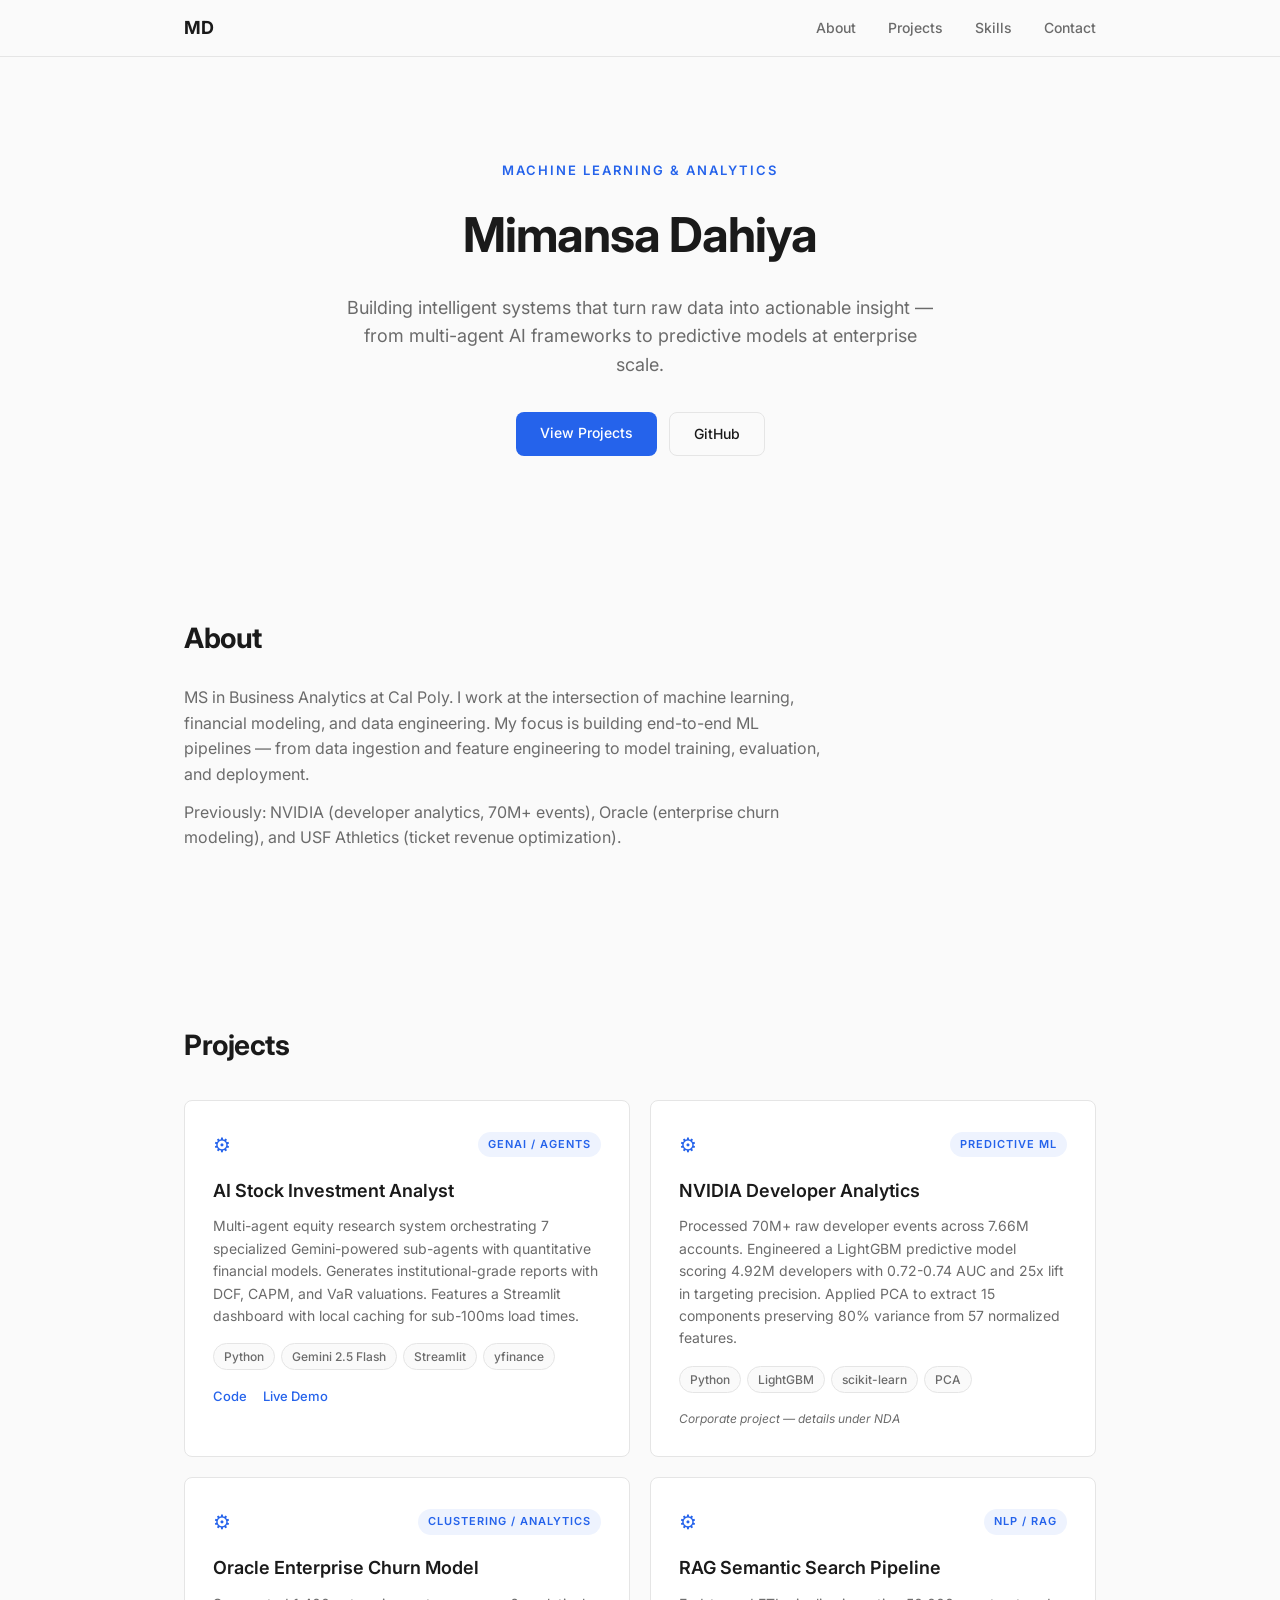
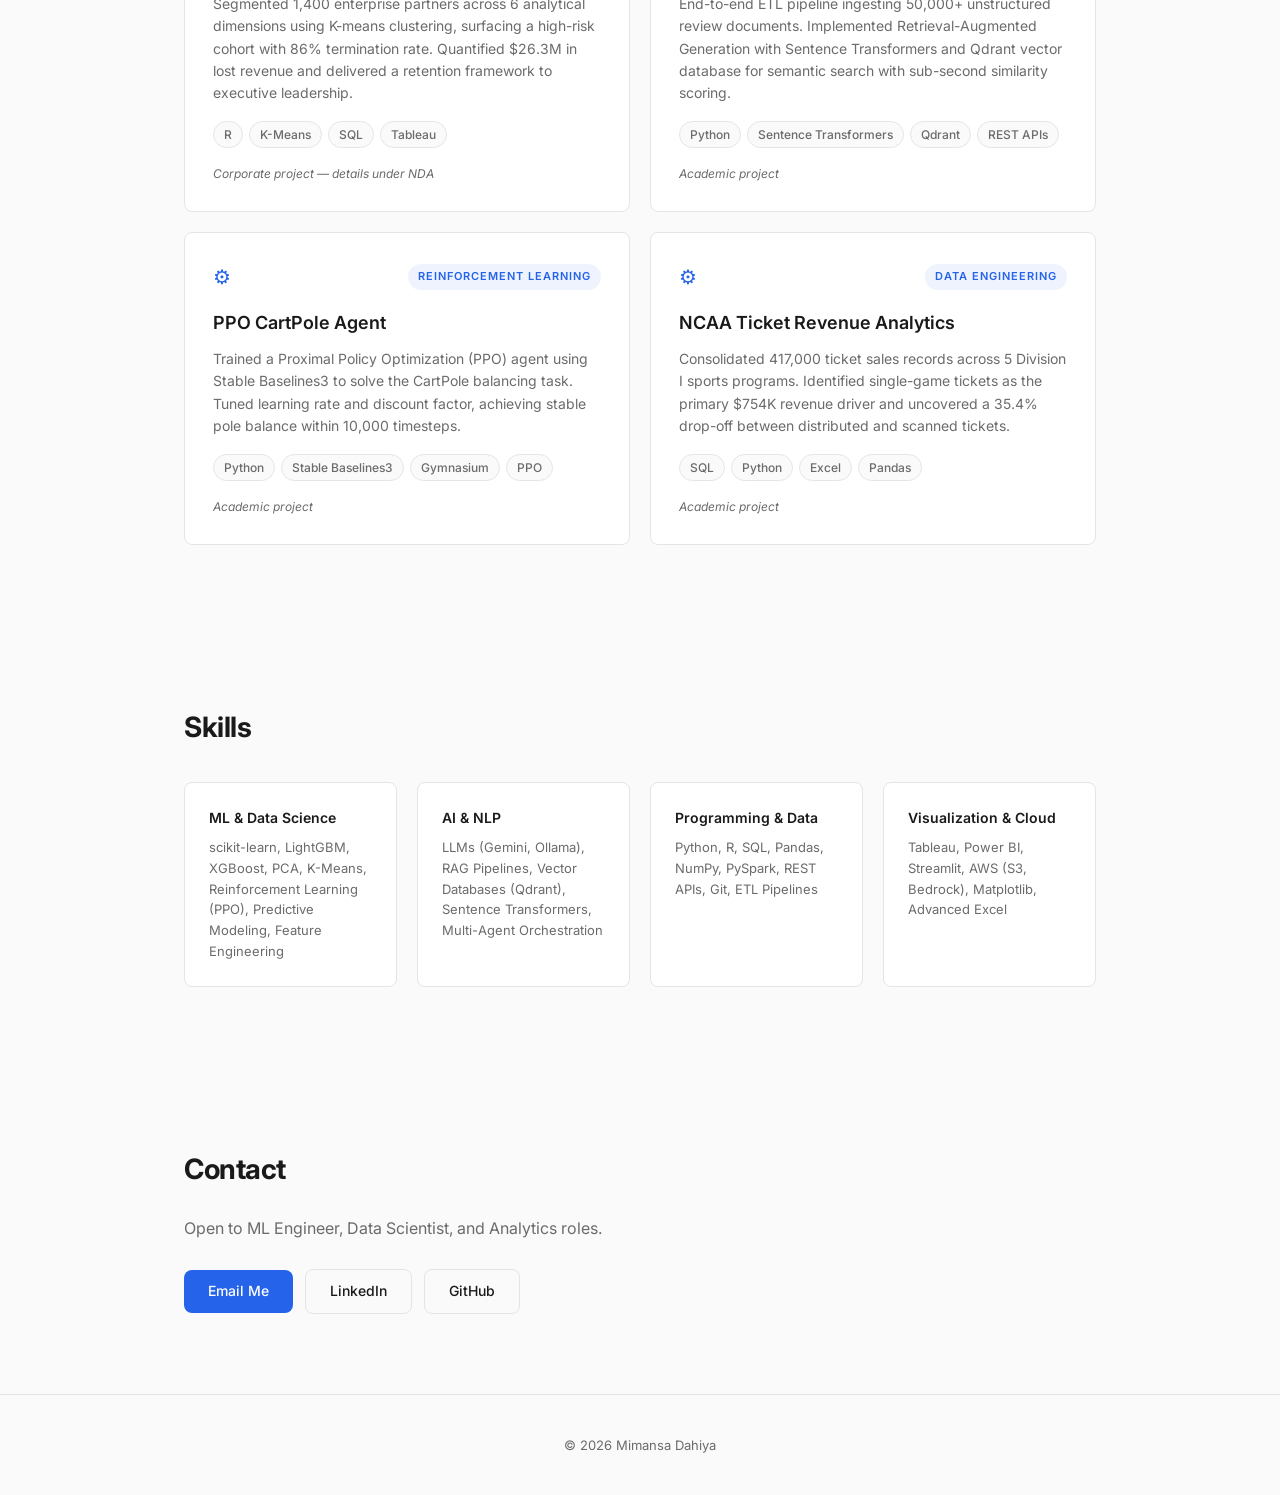
==== index.html @ d2c978b8 "initial portfolio" ====
<!DOCTYPE html>
<html lang="en">
<head>
  <meta charset="UTF-8">
  <meta name="viewport" content="width=device-width, initial-scale=1.0">
  <title>Mimansa Dahiya | Machine Learning Portfolio</title>
  <link rel="stylesheet" href="style.css">
  <link rel="preconnect" href="https://fonts.googleapis.com">
  <link href="https://fonts.googleapis.com/css2?family=Inter:wght@300;400;500;600;700&display=swap" rel="stylesheet">
</head>
<body>

  <nav>
    <div class="nav-inner">
      <a href="#" class="logo">MD</a>
      <div class="nav-links">
        <a href="#about">About</a>
        <a href="#projects">Projects</a>
        <a href="#skills">Skills</a>
        <a href="#contact">Contact</a>
      </div>
    </div>
  </nav>

  <header id="hero">
    <div class="container">
      <p class="tagline">Machine Learning &amp; Analytics</p>
      <h1>Mimansa Dahiya</h1>
      <p class="subtitle">Building intelligent systems that turn raw data into actionable insight — from multi-agent AI frameworks to predictive models at enterprise scale.</p>
      <div class="hero-links">
        <a href="#projects" class="btn">View Projects</a>
        <a href="https://github.com/mimansadahiya" target="_blank" class="btn-outline">GitHub</a>
      </div>
    </div>
  </header>

  <section id="about">
    <div class="container">
      <h2>About</h2>
      <p>MS in Business Analytics at Cal Poly. I work at the intersection of machine learning, financial modeling, and data engineering. My focus is building end-to-end ML pipelines — from data ingestion and feature engineering to model training, evaluation, and deployment.</p>
      <p>Previously: NVIDIA (developer analytics, 70M+ events), Oracle (enterprise churn modeling), and USF Athletics (ticket revenue optimization).</p>
    </div>
  </section>

  <section id="projects">
    <div class="container">
      <h2>Projects</h2>

      <div class="projects-grid">

        <article class="project-card">
          <div class="card-header">
            <span class="card-icon">&#9881;</span>
            <span class="card-badge">GenAI / Agents</span>
          </div>
          <h3>AI Stock Investment Analyst</h3>
          <p>Multi-agent equity research system orchestrating 7 specialized Gemini-powered sub-agents with quantitative financial models. Generates institutional-grade reports with DCF, CAPM, and VaR valuations. Features a Streamlit dashboard with local caching for sub-100ms load times.</p>
          <ul class="tech-list">
            <li>Python</li>
            <li>Gemini 2.5 Flash</li>
            <li>Streamlit</li>
            <li>yfinance</li>
          </ul>
          <div class="card-links">
            <a href="https://github.com/mimansadahiya/Kaggle-Capstone_AI-Stock-Investment-Analyst" target="_blank">Code</a>
            <a href="https://sbk2ye3rhnke4sh2cqwylf.streamlit.app/" target="_blank">Live Demo</a>
          </div>
        </article>

        <article class="project-card">
          <div class="card-header">
            <span class="card-icon">&#9881;</span>
            <span class="card-badge">Predictive ML</span>
          </div>
          <h3>NVIDIA Developer Analytics</h3>
          <p>Processed 70M+ raw developer events across 7.66M accounts. Engineered a LightGBM predictive model scoring 4.92M developers with 0.72-0.74 AUC and 25x lift in targeting precision. Applied PCA to extract 15 components preserving 80% variance from 57 normalized features.</p>
          <ul class="tech-list">
            <li>Python</li>
            <li>LightGBM</li>
            <li>scikit-learn</li>
            <li>PCA</li>
          </ul>
          <div class="card-links">
            <span class="card-note">Corporate project — details under NDA</span>
          </div>
        </article>

        <article class="project-card">
          <div class="card-header">
            <span class="card-icon">&#9881;</span>
            <span class="card-badge">Clustering / Analytics</span>
          </div>
          <h3>Oracle Enterprise Churn Model</h3>
          <p>Segmented 1,400 enterprise partners across 6 analytical dimensions using K-means clustering, surfacing a high-risk cohort with 86% termination rate. Quantified $26.3M in lost revenue and delivered a retention framework to executive leadership.</p>
          <ul class="tech-list">
            <li>R</li>
            <li>K-Means</li>
            <li>SQL</li>
            <li>Tableau</li>
          </ul>
          <div class="card-links">
            <span class="card-note">Corporate project — details under NDA</span>
          </div>
        </article>

        <article class="project-card">
          <div class="card-header">
            <span class="card-icon">&#9881;</span>
            <span class="card-badge">NLP / RAG</span>
          </div>
          <h3>RAG Semantic Search Pipeline</h3>
          <p>End-to-end ETL pipeline ingesting 50,000+ unstructured review documents. Implemented Retrieval-Augmented Generation with Sentence Transformers and Qdrant vector database for semantic search with sub-second similarity scoring.</p>
          <ul class="tech-list">
            <li>Python</li>
            <li>Sentence Transformers</li>
            <li>Qdrant</li>
            <li>REST APIs</li>
          </ul>
          <div class="card-links">
            <span class="card-note">Academic project</span>
          </div>
        </article>

        <article class="project-card">
          <div class="card-header">
            <span class="card-icon">&#9881;</span>
            <span class="card-badge">Reinforcement Learning</span>
          </div>
          <h3>PPO CartPole Agent</h3>
          <p>Trained a Proximal Policy Optimization (PPO) agent using Stable Baselines3 to solve the CartPole balancing task. Tuned learning rate and discount factor, achieving stable pole balance within 10,000 timesteps.</p>
          <ul class="tech-list">
            <li>Python</li>
            <li>Stable Baselines3</li>
            <li>Gymnasium</li>
            <li>PPO</li>
          </ul>
          <div class="card-links">
            <span class="card-note">Academic project</span>
          </div>
        </article>

        <article class="project-card">
          <div class="card-header">
            <span class="card-icon">&#9881;</span>
            <span class="card-badge">Data Engineering</span>
          </div>
          <h3>NCAA Ticket Revenue Analytics</h3>
          <p>Consolidated 417,000 ticket sales records across 5 Division I sports programs. Identified single-game tickets as the primary $754K revenue driver and uncovered a 35.4% drop-off between distributed and scanned tickets.</p>
          <ul class="tech-list">
            <li>SQL</li>
            <li>Python</li>
            <li>Excel</li>
            <li>Pandas</li>
          </ul>
          <div class="card-links">
            <span class="card-note">Academic project</span>
          </div>
        </article>

      </div>
    </div>
  </section>

  <section id="skills">
    <div class="container">
      <h2>Skills</h2>
      <div class="skills-grid">
        <div class="skill-group">
          <h4>ML &amp; Data Science</h4>
          <p>scikit-learn, LightGBM, XGBoost, PCA, K-Means, Reinforcement Learning (PPO), Predictive Modeling, Feature Engineering</p>
        </div>
        <div class="skill-group">
          <h4>AI &amp; NLP</h4>
          <p>LLMs (Gemini, Ollama), RAG Pipelines, Vector Databases (Qdrant), Sentence Transformers, Multi-Agent Orchestration</p>
        </div>
        <div class="skill-group">
          <h4>Programming &amp; Data</h4>
          <p>Python, R, SQL, Pandas, NumPy, PySpark, REST APIs, Git, ETL Pipelines</p>
        </div>
        <div class="skill-group">
          <h4>Visualization &amp; Cloud</h4>
          <p>Tableau, Power BI, Streamlit, AWS (S3, Bedrock), Matplotlib, Advanced Excel</p>
        </div>
      </div>
    </div>
  </section>

  <section id="contact">
    <div class="container">
      <h2>Contact</h2>
      <p>Open to ML Engineer, Data Scientist, and Analytics roles.</p>
      <div class="contact-links">
        <a href="mailto:dahiya.mimansa@gmail.com" class="btn">Email Me</a>
        <a href="https://www.linkedin.com/in/mimansa-dahiya/" target="_blank" class="btn-outline">LinkedIn</a>
        <a href="https://github.com/mimansadahiya" target="_blank" class="btn-outline">GitHub</a>
      </div>
    </div>
  </section>

  <footer>
    <div class="container">
      <p>&copy; 2026 Mimansa Dahiya</p>
    </div>
  </footer>

</body>
</html>
---- style.css ----
*,
*::before,
*::after {
  margin: 0;
  padding: 0;
  box-sizing: border-box;
}

:root {
  --bg: #fafafa;
  --surface: #ffffff;
  --text: #1a1a1a;
  --text-muted: #6b6b6b;
  --border: #e5e5e5;
  --accent: #2563eb;
  --accent-hover: #1d4ed8;
  --radius: 8px;
}

html {
  scroll-behavior: smooth;
}

body {
  font-family: 'Inter', -apple-system, BlinkMacSystemFont, sans-serif;
  background: var(--bg);
  color: var(--text);
  line-height: 1.6;
  -webkit-font-smoothing: antialiased;
}

.container {
  max-width: 960px;
  margin: 0 auto;
  padding: 0 24px;
}

/* --- NAV --- */
nav {
  position: fixed;
  top: 0;
  width: 100%;
  background: rgba(250, 250, 250, 0.9);
  backdrop-filter: blur(12px);
  border-bottom: 1px solid var(--border);
  z-index: 100;
}

.nav-inner {
  max-width: 960px;
  margin: 0 auto;
  padding: 0 24px;
  display: flex;
  align-items: center;
  justify-content: space-between;
  height: 56px;
}

.logo {
  font-weight: 700;
  font-size: 18px;
  color: var(--text);
  text-decoration: none;
}

.nav-links a {
  margin-left: 28px;
  text-decoration: none;
  color: var(--text-muted);
  font-size: 14px;
  font-weight: 500;
  transition: color 0.2s;
}

.nav-links a:hover {
  color: var(--text);
}

/* --- HERO --- */
#hero {
  padding: 160px 0 80px;
  text-align: center;
}

.tagline {
  font-size: 13px;
  font-weight: 600;
  text-transform: uppercase;
  letter-spacing: 2px;
  color: var(--accent);
  margin-bottom: 16px;
}

#hero h1 {
  font-size: 48px;
  font-weight: 700;
  letter-spacing: -1px;
  margin-bottom: 20px;
}

.subtitle {
  font-size: 18px;
  color: var(--text-muted);
  max-width: 600px;
  margin: 0 auto 32px;
}

.hero-links {
  display: flex;
  gap: 12px;
  justify-content: center;
}

/* --- BUTTONS --- */
.btn {
  display: inline-block;
  padding: 10px 24px;
  background: var(--accent);
  color: #fff;
  text-decoration: none;
  border-radius: var(--radius);
  font-size: 14px;
  font-weight: 500;
  transition: background 0.2s;
}

.btn:hover {
  background: var(--accent-hover);
}

.btn-outline {
  display: inline-block;
  padding: 10px 24px;
  border: 1px solid var(--border);
  color: var(--text);
  text-decoration: none;
  border-radius: var(--radius);
  font-size: 14px;
  font-weight: 500;
  transition: border-color 0.2s;
}

.btn-outline:hover {
  border-color: var(--text);
}

/* --- SECTIONS --- */
section {
  padding: 80px 0;
}

section h2 {
  font-size: 28px;
  font-weight: 700;
  margin-bottom: 24px;
  letter-spacing: -0.5px;
}

section > .container > p {
  color: var(--text-muted);
  font-size: 16px;
  max-width: 640px;
  margin-bottom: 12px;
}

/* --- PROJECTS GRID --- */
.projects-grid {
  display: grid;
  grid-template-columns: repeat(auto-fill, minmax(300px, 1fr));
  gap: 20px;
  margin-top: 32px;
}

.project-card {
  background: var(--surface);
  border: 1px solid var(--border);
  border-radius: var(--radius);
  padding: 28px;
  transition: box-shadow 0.2s;
}

.project-card:hover {
  box-shadow: 0 4px 24px rgba(0, 0, 0, 0.06);
}

.card-header {
  display: flex;
  align-items: center;
  justify-content: space-between;
  margin-bottom: 16px;
}

.card-icon {
  font-size: 20px;
  color: var(--accent);
}

.card-badge {
  font-size: 11px;
  font-weight: 600;
  text-transform: uppercase;
  letter-spacing: 1px;
  color: var(--accent);
  background: rgba(37, 99, 235, 0.08);
  padding: 4px 10px;
  border-radius: 20px;
}

.project-card h3 {
  font-size: 18px;
  font-weight: 600;
  margin-bottom: 10px;
}

.project-card p {
  font-size: 14px;
  color: var(--text-muted);
  margin-bottom: 16px;
  line-height: 1.6;
}

.tech-list {
  list-style: none;
  display: flex;
  flex-wrap: wrap;
  gap: 6px;
  margin-bottom: 16px;
}

.tech-list li {
  font-size: 12px;
  padding: 3px 10px;
  background: var(--bg);
  border: 1px solid var(--border);
  border-radius: 20px;
  color: var(--text-muted);
  font-weight: 500;
}

.card-links {
  display: flex;
  gap: 16px;
}

.card-links a {
  font-size: 13px;
  font-weight: 500;
  color: var(--accent);
  text-decoration: none;
}

.card-links a:hover {
  text-decoration: underline;
}

.card-note {
  font-size: 12px;
  color: var(--text-muted);
  font-style: italic;
}

/* --- SKILLS --- */
.skills-grid {
  display: grid;
  grid-template-columns: repeat(auto-fill, minmax(200px, 1fr));
  gap: 20px;
  margin-top: 32px;
}

.skill-group {
  background: var(--surface);
  border: 1px solid var(--border);
  border-radius: var(--radius);
  padding: 24px;
}

.skill-group h4 {
  font-size: 14px;
  font-weight: 600;
  margin-bottom: 8px;
}

.skill-group p {
  font-size: 13px;
  color: var(--text-muted);
  line-height: 1.6;
}

/* --- CONTACT --- */
#contact .btn,
#contact .btn-outline {
  margin-right: 8px;
  margin-top: 16px;
}

/* --- FOOTER --- */
footer {
  padding: 40px 0;
  border-top: 1px solid var(--border);
  text-align: center;
}

footer p {
  font-size: 13px;
  color: var(--text-muted);
}

/* --- RESPONSIVE --- */
@media (max-width: 640px) {
  #hero h1 {
    font-size: 32px;
  }

  .subtitle {
    font-size: 16px;
  }

  .projects-grid {
    grid-template-columns: 1fr;
  }

  .skills-grid {
    grid-template-columns: 1fr;
  }

  .nav-links a {
    margin-left: 16px;
    font-size: 13px;
  }
}
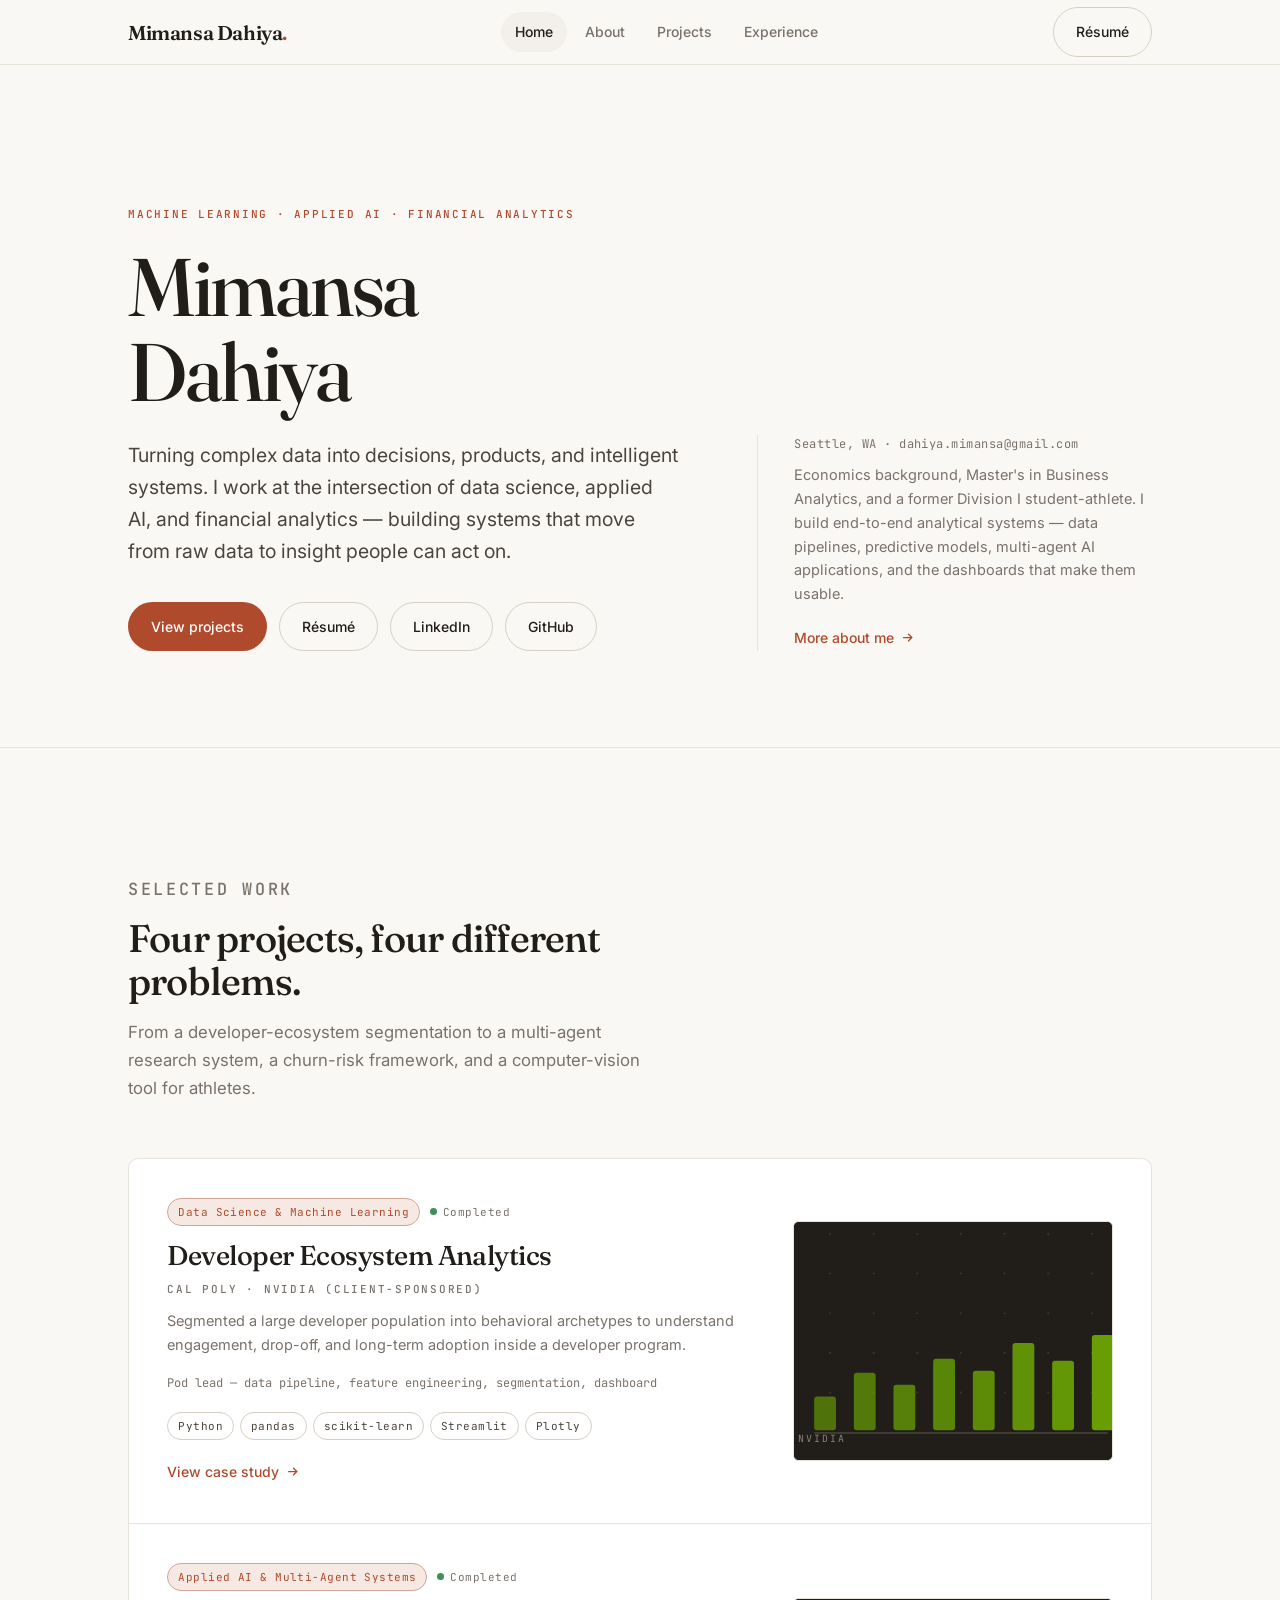
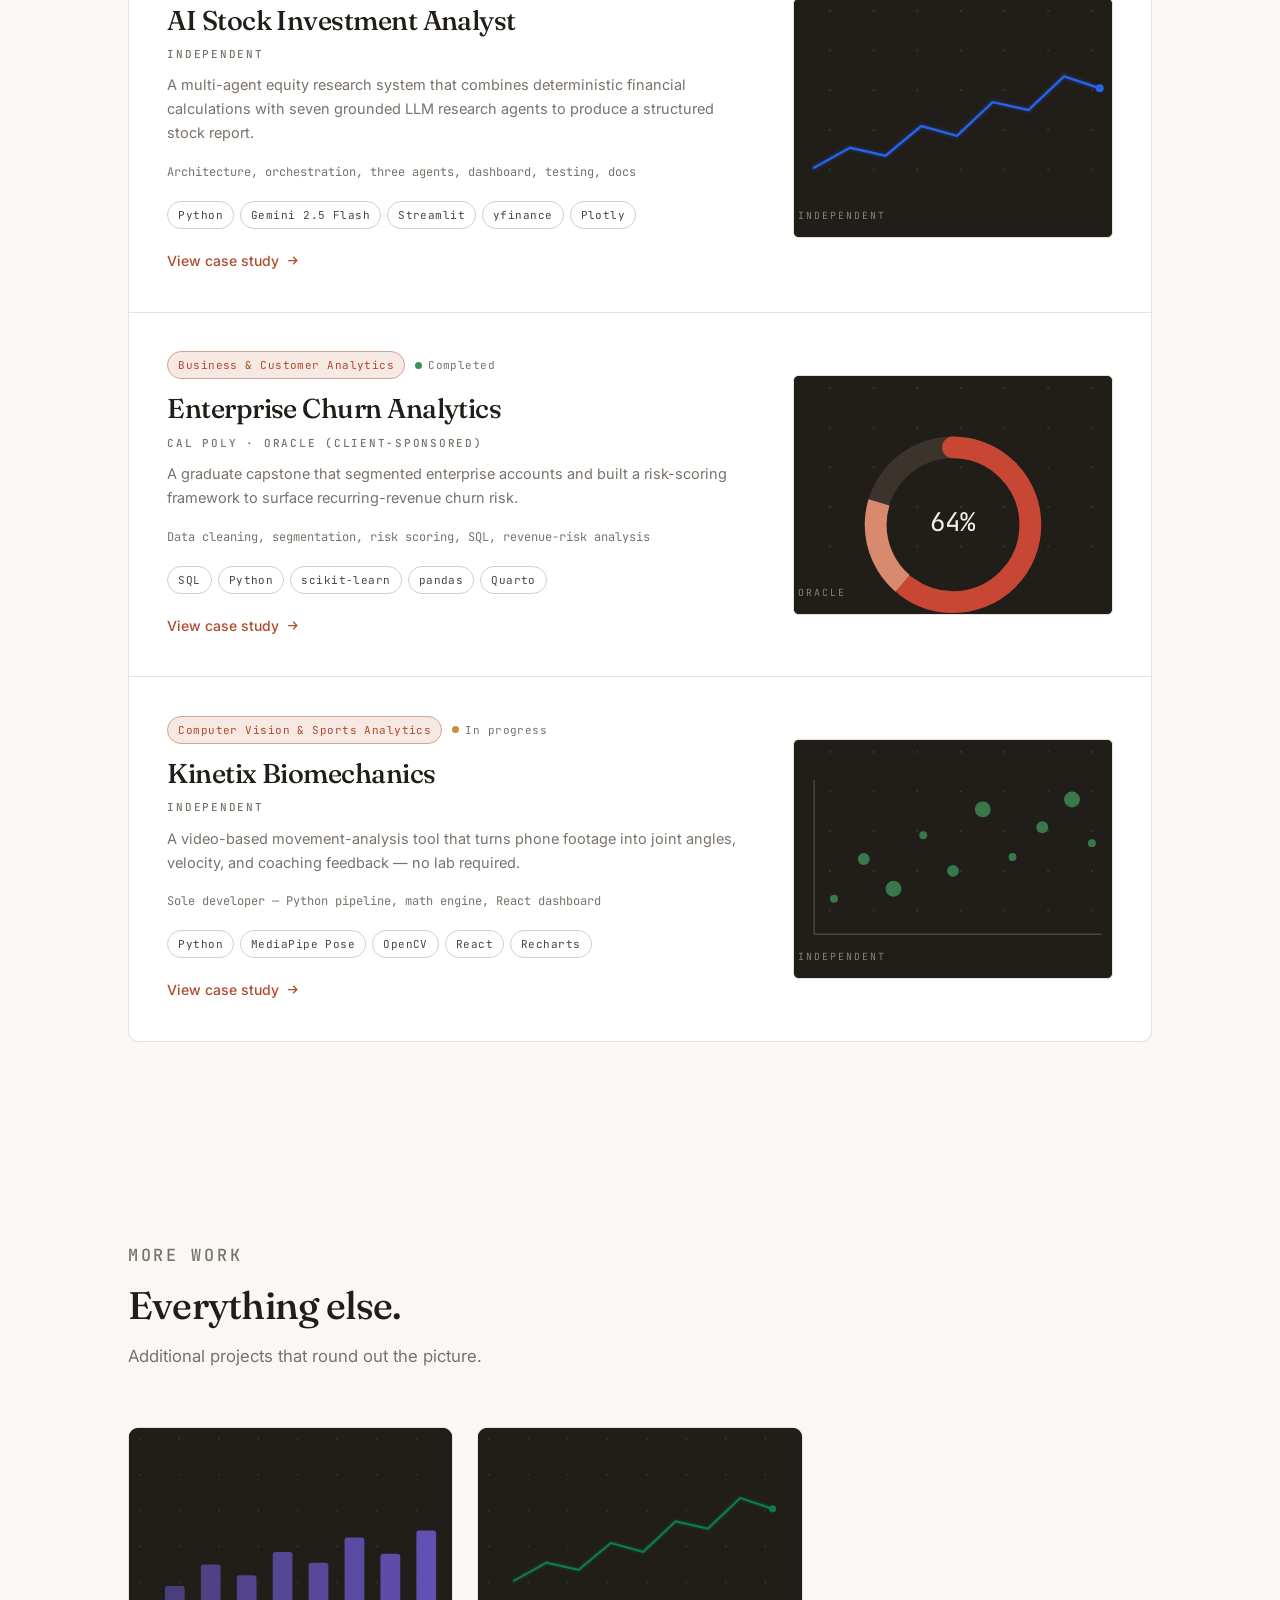
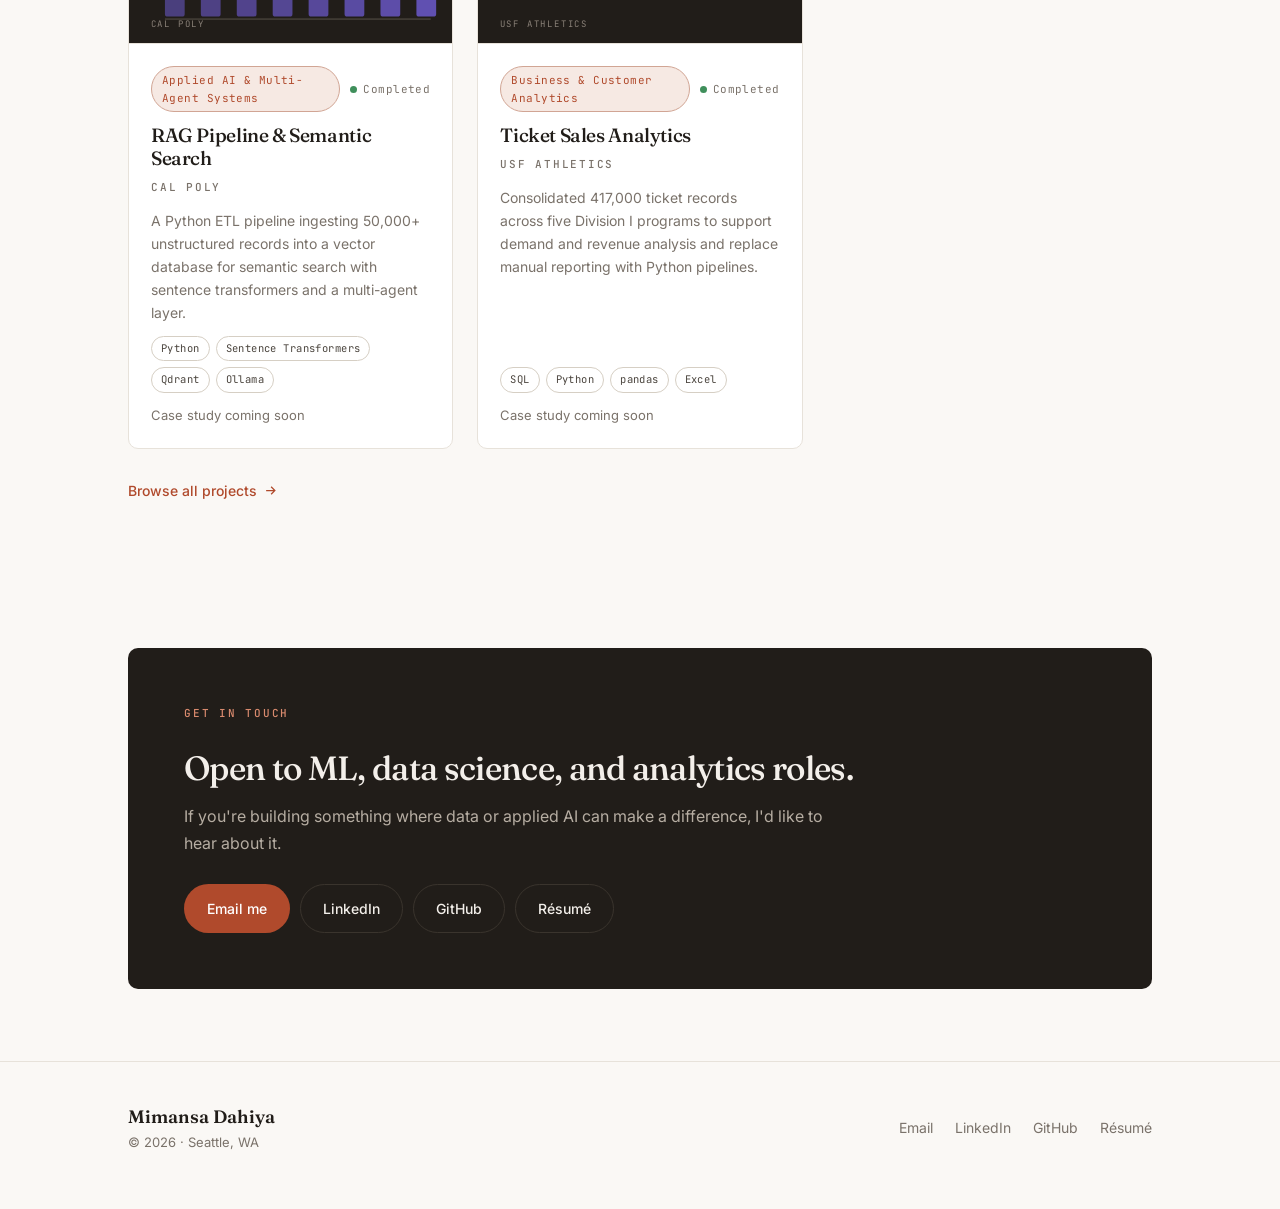
==== commit e967761a: "Redesign portfolio: editorial design system, data-driven projects, case-study template - New editori" ====
--- a/index.html
+++ b/index.html
@@ -3,205 +3,170 @@
 <head>
   <meta charset="UTF-8">
   <meta name="viewport" content="width=device-width, initial-scale=1.0">
-  <title>Mimansa Dahiya | Machine Learning Portfolio</title>
-  <link rel="stylesheet" href="style.css">
+  <title>Mimansa Dahiya — Data Science &amp; Applied AI Portfolio</title>
+  <meta name="description" content="Mimansa Dahiya — Business Analytics graduate building analytical systems across data science, applied AI, financial analytics, and data engineering.">
+  <link rel="icon" type="image/svg+xml" href="assets/favicon.svg">
   <link rel="preconnect" href="https://fonts.googleapis.com">
-  <link href="https://fonts.googleapis.com/css2?family=Inter:wght@300;400;500;600;700&display=swap" rel="stylesheet">
+  <link rel="preconnect" href="https://fonts.gstatic.com" crossorigin>
+  <link href="https://fonts.googleapis.com/css2?family=Fraunces:opsz,wght@9..144,400;9..144,500;9..144,600&family=Inter:wght@400;500;600&family=JetBrains+Mono:wght@400;500&display=swap" rel="stylesheet">
+  <link rel="stylesheet" href="assets/css/style.css">
+  <meta property="og:title" content="Mimansa Dahiya — Data Science &amp; Applied AI Portfolio">
+  <meta property="og:description" content="Turning complex data into decisions, products, and intelligent systems.">
+  <meta property="og:type" content="website">
+  <meta property="og:url" content="https://mimansadahiya.github.io/ml-portfolio/">
 </head>
 <body>
+  <a class="skip-link" href="#main">Skip to content</a>
 
-  <nav>
-    <div class="nav-inner">
-      <a href="#" class="logo">MD</a>
-      <div class="nav-links">
-        <a href="#about">About</a>
-        <a href="#projects">Projects</a>
-        <a href="#skills">Skills</a>
-        <a href="#contact">Contact</a>
-      </div>
-    </div>
-  </nav>
-
-  <header id="hero">
-    <div class="container">
-      <p class="tagline">Machine Learning &amp; Analytics</p>
-      <h1>Mimansa Dahiya</h1>
-      <p class="subtitle">Building intelligent systems that turn raw data into actionable insight — from multi-agent AI frameworks to predictive models at enterprise scale.</p>
-      <div class="hero-links">
-        <a href="#projects" class="btn">View Projects</a>
-        <a href="https://github.com/mimansadahiya" target="_blank" class="btn-outline">GitHub</a>
+  <header class="site-header">
+    <div class="container nav">
+      <a class="nav__brand" href="index.html">Mimansa Dahiya<span>.</span></a>
+      <nav aria-label="Primary">
+        <ul class="nav__links">
+          <li><a href="index.html" class="is-active">Home</a></li>
+          <li><a href="about.html">About</a></li>
+          <li><a href="projects.html">Projects</a></li>
+          <li><a href="experience.html">Experience</a></li>
+        </ul>
+      </nav>
+      <div class="nav__right">
+        <a class="btn btn--ghost nav__cta" href="assets/Mimansa-Dahiya-Resume.pdf" target="_blank" rel="noopener">Résumé</a>
+        <button class="nav__toggle" aria-label="Open menu" aria-expanded="false">
+          <svg width="20" height="20" viewBox="0 0 24 24" fill="none" stroke="currentColor" stroke-width="2" stroke-linecap="round"><path d="M4 7h16M4 12h16M4 17h16"/></svg>
+        </button>
       </div>
     </div>
   </header>
 
-  <section id="about">
-    <div class="container">
-      <h2>About</h2>
-      <p>MS in Business Analytics at Cal Poly. I work at the intersection of machine learning, financial modeling, and data engineering. My focus is building end-to-end ML pipelines — from data ingestion and feature engineering to model training, evaluation, and deployment.</p>
-      <p>Previously: NVIDIA (developer analytics, 70M+ events), Oracle (enterprise churn modeling), and USF Athletics (ticket revenue optimization).</p>
-    </div>
-  </section>
-
-  <section id="projects">
-    <div class="container">
-      <h2>Projects</h2>
-
-      <div class="projects-grid">
-
-        <article class="project-card">
-          <div class="card-header">
-            <span class="card-icon">&#9881;</span>
-            <span class="card-badge">GenAI / Agents</span>
+  <main id="main">
+    <!-- Hero -->
+    <section class="hero">
+      <div class="container hero__inner">
+        <div class="hero__grid">
+          <div>
+            <p class="eyebrow" style="margin-bottom:18px">Machine Learning · Applied AI · Financial Analytics</p>
+            <h1 class="display">Mimansa<br>Dahiya</h1>
+            <p class="hero__sub">Turning complex data into decisions, products, and intelligent systems. I work at the intersection of data science, applied AI, and financial analytics — building systems that move from raw data to insight people can act on.</p>
+            <div class="hero__actions">
+              <a class="btn btn--accent" href="projects.html">View projects</a>
+              <a class="btn btn--ghost" href="assets/Mimansa-Dahiya-Resume.pdf" target="_blank" rel="noopener">Résumé</a>
+              <a class="btn btn--ghost" href="https://www.linkedin.com/in/mimansa-dahiya" target="_blank" rel="noopener noreferrer">LinkedIn</a>
+              <a class="btn btn--ghost" href="https://github.com/mimansadahiya" target="_blank" rel="noopener noreferrer">GitHub</a>
+            </div>
           </div>
-          <h3>AI Stock Investment Analyst</h3>
-          <p>Multi-agent equity research system orchestrating 7 specialized Gemini-powered sub-agents with quantitative financial models. Generates institutional-grade reports with DCF, CAPM, and VaR valuations. Features a Streamlit dashboard with local caching for sub-100ms load times.</p>
-          <ul class="tech-list">
-            <li>Python</li>
-            <li>Gemini 2.5 Flash</li>
-            <li>Streamlit</li>
-            <li>yfinance</li>
-          </ul>
-          <div class="card-links">
-            <a href="https://github.com/mimansadahiya/Kaggle-Capstone_AI-Stock-Investment-Analyst" target="_blank">Code</a>
-            <a href="https://sbk2ye3rhnke4sh2cqwylf.streamlit.app/" target="_blank">Live Demo</a>
-          </div>
-        </article>
-
-        <article class="project-card">
-          <div class="card-header">
-            <span class="card-icon">&#9881;</span>
-            <span class="card-badge">Predictive ML</span>
-          </div>
-          <h3>NVIDIA Developer Analytics</h3>
-          <p>Processed 70M+ raw developer events across 7.66M accounts. Engineered a LightGBM predictive model scoring 4.92M developers with 0.72-0.74 AUC and 25x lift in targeting precision. Applied PCA to extract 15 components preserving 80% variance from 57 normalized features.</p>
-          <ul class="tech-list">
-            <li>Python</li>
-            <li>LightGBM</li>
-            <li>scikit-learn</li>
-            <li>PCA</li>
-          </ul>
-          <div class="card-links">
-            <span class="card-note">Corporate project — details under NDA</span>
-          </div>
-        </article>
-
-        <article class="project-card">
-          <div class="card-header">
-            <span class="card-icon">&#9881;</span>
-            <span class="card-badge">Clustering / Analytics</span>
-          </div>
-          <h3>Oracle Enterprise Churn Model</h3>
-          <p>Segmented 1,400 enterprise partners across 6 analytical dimensions using K-means clustering, surfacing a high-risk cohort with 86% termination rate. Quantified $26.3M in lost revenue and delivered a retention framework to executive leadership.</p>
-          <ul class="tech-list">
-            <li>R</li>
-            <li>K-Means</li>
-            <li>SQL</li>
-            <li>Tableau</li>
-          </ul>
-          <div class="card-links">
-            <span class="card-note">Corporate project — details under NDA</span>
-          </div>
-        </article>
-
-        <article class="project-card">
-          <div class="card-header">
-            <span class="card-icon">&#9881;</span>
-            <span class="card-badge">NLP / RAG</span>
-          </div>
-          <h3>RAG Semantic Search Pipeline</h3>
-          <p>End-to-end ETL pipeline ingesting 50,000+ unstructured review documents. Implemented Retrieval-Augmented Generation with Sentence Transformers and Qdrant vector database for semantic search with sub-second similarity scoring.</p>
-          <ul class="tech-list">
-            <li>Python</li>
-            <li>Sentence Transformers</li>
-            <li>Qdrant</li>
-            <li>REST APIs</li>
-          </ul>
-          <div class="card-links">
-            <span class="card-note">Academic project</span>
-          </div>
-        </article>
-
-        <article class="project-card">
-          <div class="card-header">
-            <span class="card-icon">&#9881;</span>
-            <span class="card-badge">Reinforcement Learning</span>
-          </div>
-          <h3>PPO CartPole Agent</h3>
-          <p>Trained a Proximal Policy Optimization (PPO) agent using Stable Baselines3 to solve the CartPole balancing task. Tuned learning rate and discount factor, achieving stable pole balance within 10,000 timesteps.</p>
-          <ul class="tech-list">
-            <li>Python</li>
-            <li>Stable Baselines3</li>
-            <li>Gymnasium</li>
-            <li>PPO</li>
-          </ul>
-          <div class="card-links">
-            <span class="card-note">Academic project</span>
-          </div>
-        </article>
-
-        <article class="project-card">
-          <div class="card-header">
-            <span class="card-icon">&#9881;</span>
-            <span class="card-badge">Data Engineering</span>
-          </div>
-          <h3>NCAA Ticket Revenue Analytics</h3>
-          <p>Consolidated 417,000 ticket sales records across 5 Division I sports programs. Identified single-game tickets as the primary $754K revenue driver and uncovered a 35.4% drop-off between distributed and scanned tickets.</p>
-          <ul class="tech-list">
-            <li>SQL</li>
-            <li>Python</li>
-            <li>Excel</li>
-            <li>Pandas</li>
-          </ul>
-          <div class="card-links">
-            <span class="card-note">Academic project</span>
-          </div>
-        </article>
-
-      </div>
-    </div>
-  </section>
-
-  <section id="skills">
-    <div class="container">
-      <h2>Skills</h2>
-      <div class="skills-grid">
-        <div class="skill-group">
-          <h4>ML &amp; Data Science</h4>
-          <p>scikit-learn, LightGBM, XGBoost, PCA, K-Means, Reinforcement Learning (PPO), Predictive Modeling, Feature Engineering</p>
-        </div>
-        <div class="skill-group">
-          <h4>AI &amp; NLP</h4>
-          <p>LLMs (Gemini, Ollama), RAG Pipelines, Vector Databases (Qdrant), Sentence Transformers, Multi-Agent Orchestration</p>
-        </div>
-        <div class="skill-group">
-          <h4>Programming &amp; Data</h4>
-          <p>Python, R, SQL, Pandas, NumPy, PySpark, REST APIs, Git, ETL Pipelines</p>
-        </div>
-        <div class="skill-group">
-          <h4>Visualization &amp; Cloud</h4>
-          <p>Tableau, Power BI, Streamlit, AWS (S3, Bedrock), Matplotlib, Advanced Excel</p>
+          <aside class="hero__aside">
+            <span class="mono">Seattle, WA · dahiya.mimansa@gmail.com</span>
+            <p>Economics background, Master's in Business Analytics, and a former Division I student-athlete. I build end-to-end analytical systems — data pipelines, predictive models, multi-agent AI applications, and the dashboards that make them usable.</p>
+            <a class="link-arrow" href="about.html">More about me
+              <svg viewBox="0 0 24 24" fill="none" stroke="currentColor" stroke-width="2"><path d="M5 12h14M13 6l6 6-6 6"/></svg>
+            </a>
+          </aside>
         </div>
       </div>
-    </div>
-  </section>
+    </section>
 
-  <section id="contact">
-    <div class="container">
-      <h2>Contact</h2>
-      <p>Open to ML Engineer, Data Scientist, and Analytics roles.</p>
-      <div class="contact-links">
-        <a href="mailto:dahiya.mimansa@gmail.com" class="btn">Email Me</a>
-        <a href="https://www.linkedin.com/in/mimansa-dahiya/" target="_blank" class="btn-outline">LinkedIn</a>
-        <a href="https://github.com/mimansadahiya" target="_blank" class="btn-outline">GitHub</a>
+    <!-- Featured work -->
+    <section class="section" id="featured">
+      <div class="container">
+        <div class="section-head reveal">
+          <p class="eyebrow">Selected work</p>
+          <h2>Four projects, four different problems.</h2>
+          <p>From a developer-ecosystem segmentation to a multi-agent research system, a churn-risk framework, and a computer-vision tool for athletes.</p>
+        </div>
+        <div class="featured-list" id="featured-list"></div>
       </div>
-    </div>
-  </section>
+    </section>
 
-  <footer>
-    <div class="container">
-      <p>&copy; 2026 Mimansa Dahiya</p>
+    <!-- More work -->
+    <section class="section section--tight">
+      <div class="container">
+        <div class="section-head reveal">
+          <p class="eyebrow">More work</p>
+          <h2>Everything else.</h2>
+          <p>Additional projects that round out the picture.</p>
+        </div>
+        <div class="projects-grid" id="more-list"></div>
+        <p style="margin-top:28px"><a class="link-arrow" href="projects.html">Browse all projects
+          <svg viewBox="0 0 24 24" fill="none" stroke="currentColor" stroke-width="2"><path d="M5 12h14M13 6l6 6-6 6"/></svg></a></p>
+      </div>
+    </section>
+
+    <!-- Contact -->
+    <section class="section section--tight">
+      <div class="container">
+        <div class="contact-panel reveal">
+          <p class="eyebrow">Get in touch</p>
+          <h2>Open to ML, data science, and analytics roles.</h2>
+          <p>If you're building something where data or applied AI can make a difference, I'd like to hear about it.</p>
+          <div class="contact-panel__actions">
+            <a class="btn btn--accent" href="mailto:dahiya.mimansa@gmail.com">Email me</a>
+            <a class="btn btn--ghost-invert" href="https://www.linkedin.com/in/mimansa-dahiya" target="_blank" rel="noopener noreferrer">LinkedIn</a>
+            <a class="btn btn--ghost-invert" href="https://github.com/mimansadahiya" target="_blank" rel="noopener noreferrer">GitHub</a>
+            <a class="btn btn--ghost-invert" href="assets/Mimansa-Dahiya-Resume.pdf" target="_blank" rel="noopener">Résumé</a>
+          </div>
+        </div>
+      </div>
+    </section>
+  </main>
+
+  <footer class="site-footer">
+    <div class="container site-footer__inner">
+      <div>
+        <div style="font-family:var(--font-display);font-weight:600;font-size:18px">Mimansa Dahiya</div>
+        <div class="site-footer__meta">© 2026 · Seattle, WA</div>
+      </div>
+      <div class="site-footer__links">
+        <a href="mailto:dahiya.mimansa@gmail.com">Email</a>
+        <a href="https://www.linkedin.com/in/mimansa-dahiya" target="_blank" rel="noopener noreferrer">LinkedIn</a>
+        <a href="https://github.com/mimansadahiya" target="_blank" rel="noopener noreferrer">GitHub</a>
+        <a href="assets/Mimansa-Dahiya-Resume.pdf" target="_blank" rel="noopener">Résumé</a>
+      </div>
     </div>
   </footer>
 
+  <script src="js/data.js"></script>
+  <script src="js/app.js"></script>
+  <script>
+    (function () {
+      var A = window.App;
+      var P = window.PROJECTS;
+
+      function featuredItem(p, idx) {
+        var href = "project.html?project=" + encodeURIComponent(p.id);
+        var tags = (p.tech || []).map(function (t) {
+          return '<span class="tag">' + A.escapeHtml(t) + '</span>';
+        }).join("");
+        var status = p.status === "in-progress"
+          ? '<span class="status-dot status-dot--wip">In progress</span>'
+          : '<span class="status-dot status-dot--active">Completed</span>';
+        return (
+          '<article class="featured-item reveal">' +
+            '<div>' +
+              '<div class="featured-item__meta">' +
+                '<span class="tag tag--accent">' + A.escapeHtml(A.categoryLabel(p.category)) + '</span>' + status +
+              '</div>' +
+              '<h3><a href="' + href + '">' + A.escapeHtml(p.title) + '</a></h3>' +
+              (p.org || p.client ? '<div class="eyebrow eyebrow--muted" style="margin-bottom:10px">' + A.escapeHtml(p.client || p.org) + '</div>' : '') +
+              '<p>' + A.escapeHtml(p.summary) + '</p>' +
+              (p.shortRole ? '<p class="mono" style="font-size:12px;color:var(--muted)">' + A.escapeHtml(p.shortRole) + '</p>' : '') +
+              '<div style="display:flex;flex-wrap:wrap;gap:6px;margin:12px 0 18px">' + tags + '</div>' +
+              '<a class="link-arrow" href="' + href + '">View case study' +
+                '<svg viewBox="0 0 24 24" fill="none" stroke="currentColor" stroke-width="2"><path d="M5 12h14M13 6l6 6-6 6"/></svg></a>' +
+            '</div>' +
+            '<a class="featured-item__visual" href="' + href + '" aria-hidden="true" tabindex="-1">' + A.coverSVG(p, idx) + '</a>' +
+          '</article>'
+        );
+      }
+
+      var featured = P.filter(function (p) { return p.featured; });
+      var more = P.filter(function (p) { return !p.featured; });
+
+      document.getElementById("featured-list").innerHTML = featured.map(featuredItem).join("");
+      document.getElementById("more-list").innerHTML = more.map(A.projectCard).join("");
+
+      A.initNav();
+      A.initReveal();
+    })();
+  </script>
 </body>
 </html>
--- a/assets/css/style.css
+++ b/assets/css/style.css
@@ -0,0 +1,1439 @@
+/* ==========================================================================
+   Mimansa Dahiya — Portfolio Design System
+   Editorial / analytical hybrid. Warm paper, ink text, serif display,
+   mono labels, one rust accent. Light editorial surfaces with deep-ink
+   analytical panels for case studies.
+   ========================================================================== */
+
+:root {
+  /* Palette */
+  --paper: #faf8f5;
+  --paper-2: #f3f0eb;
+  --surface: #ffffff;
+  --ink: #211d19;
+  --ink-soft: #4a443d;
+  --muted: #7a726a;
+  --line: #e7e2da;
+  --line-strong: #d6cfc4;
+  --accent: #b04a2c;
+  --accent-ink: #8c3b22;
+  --accent-tint: #f6e9e3;
+  --ink-panel: #211d19;
+  --ink-panel-2: #2b2621;
+  --ink-panel-text: #f3efea;
+  --ink-panel-muted: #b6ada2;
+  --ink-panel-line: #3a342d;
+
+  /* Type */
+  --font-display: "Fraunces", "Georgia", serif;
+  --font-body: "Inter", -apple-system, BlinkMacSystemFont, "Segoe UI", sans-serif;
+  --font-mono: "JetBrains Mono", "SFMono-Regular", "Menlo", monospace;
+
+  /* Metrics */
+  --maxw: 1120px;
+  --maxw-narrow: 720px;
+  --radius: 10px;
+  --radius-sm: 6px;
+  --gutter: clamp(20px, 5vw, 48px);
+  --nav-h: 64px;
+  --shadow-sm: 0 1px 2px rgba(32, 26, 20, 0.05);
+  --shadow-md: 0 12px 40px -18px rgba(32, 26, 20, 0.22);
+  --ease: cubic-bezier(0.22, 1, 0.36, 1);
+}
+
+*,
+*::before,
+*::after {
+  box-sizing: border-box;
+  margin: 0;
+  padding: 0;
+}
+
+html {
+  scroll-behavior: smooth;
+  -webkit-text-size-adjust: 100%;
+}
+
+body {
+  font-family: var(--font-body);
+  background: var(--paper);
+  color: var(--ink);
+  line-height: 1.65;
+  font-size: 16px;
+  -webkit-font-smoothing: antialiased;
+  text-rendering: optimizeLegibility;
+  overflow-x: hidden;
+}
+
+::selection {
+  background: var(--accent);
+  color: #fff;
+}
+
+img,
+svg {
+  display: block;
+  max-width: 100%;
+}
+
+a {
+  color: inherit;
+  text-decoration: none;
+}
+
+/* -------------------------------------------------------------------------
+   Typography
+   ------------------------------------------------------------------------- */
+
+h1, h2, h3, h4 {
+  font-family: var(--font-display);
+  font-weight: 500;
+  letter-spacing: -0.02em;
+  line-height: 1.12;
+  color: var(--ink);
+}
+
+.display {
+  font-family: var(--font-display);
+  font-weight: 480;
+  letter-spacing: -0.03em;
+  line-height: 1.04;
+  font-size: clamp(2.6rem, 7.2vw, 5.1rem);
+}
+
+.eyebrow {
+  font-family: var(--font-mono);
+  font-size: 11px;
+  letter-spacing: 0.16em;
+  text-transform: uppercase;
+  color: var(--accent);
+  font-weight: 500;
+}
+
+.eyebrow--muted {
+  color: var(--muted);
+}
+
+.lead {
+  font-size: clamp(1.15rem, 2vw, 1.35rem);
+  line-height: 1.55;
+  color: var(--ink-soft);
+  max-width: 34em;
+}
+
+.muted {
+  color: var(--muted);
+}
+
+.mono {
+  font-family: var(--font-mono);
+}
+
+/* -------------------------------------------------------------------------
+   Layout helpers
+   ------------------------------------------------------------------------- */
+
+.container {
+  max-width: var(--maxw);
+  margin: 0 auto;
+  padding-left: var(--gutter);
+  padding-right: var(--gutter);
+}
+
+.container--narrow {
+  max-width: var(--maxw-narrow);
+}
+
+.section {
+  padding: clamp(64px, 10vw, 128px) 0;
+}
+
+.section--tight {
+  padding: clamp(40px, 6vw, 72px) 0;
+}
+
+.section-head {
+  max-width: 34em;
+  margin-bottom: clamp(32px, 5vw, 56px);
+}
+
+.section-head h2 {
+  font-size: clamp(1.75rem, 3.4vw, 2.4rem);
+  margin: 14px 0 16px;
+}
+
+.section-head p {
+  color: var(--muted);
+  font-size: 1.05rem;
+}
+
+.grid {
+  display: grid;
+  gap: 24px;
+}
+
+/* -------------------------------------------------------------------------
+   Buttons & links
+   ------------------------------------------------------------------------- */
+
+.btn {
+  display: inline-flex;
+  align-items: center;
+  gap: 8px;
+  font-family: var(--font-body);
+  font-size: 14px;
+  font-weight: 500;
+  padding: 12px 22px;
+  border-radius: 999px;
+  border: 1px solid transparent;
+  cursor: pointer;
+  transition: transform 0.25s var(--ease), background 0.25s var(--ease),
+    border-color 0.25s var(--ease), color 0.25s var(--ease);
+  white-space: nowrap;
+}
+
+.btn:active {
+  transform: translateY(1px);
+}
+
+.btn--primary {
+  background: var(--ink);
+  color: var(--paper);
+}
+
+.btn--primary:hover {
+  background: var(--accent);
+  color: #fff;
+}
+
+.btn--accent {
+  background: var(--accent);
+  color: #fff;
+}
+
+.btn--accent:hover {
+  background: var(--accent-ink);
+}
+
+.btn--ghost {
+  border-color: var(--line-strong);
+  color: var(--ink);
+}
+
+.btn--ghost:hover {
+  border-color: var(--ink);
+}
+
+.btn--ghost-invert {
+  border-color: var(--ink-panel-line);
+  color: var(--ink-panel-text);
+}
+
+.btn--ghost-invert:hover {
+  border-color: var(--ink-panel-text);
+}
+
+.link-arrow {
+  display: inline-flex;
+  align-items: center;
+  gap: 6px;
+  font-size: 14px;
+  font-weight: 500;
+  color: var(--accent);
+  transition: gap 0.25s var(--ease), color 0.25s var(--ease);
+}
+
+.link-arrow:hover {
+  gap: 10px;
+  color: var(--accent-ink);
+}
+
+.link-arrow svg {
+  width: 15px;
+  height: 15px;
+}
+
+/* -------------------------------------------------------------------------
+   Navigation
+   ------------------------------------------------------------------------- */
+
+.site-header {
+  position: sticky;
+  top: 0;
+  z-index: 100;
+  background: color-mix(in srgb, var(--paper) 86%, transparent);
+  -webkit-backdrop-filter: saturate(1.4) blur(10px);
+  backdrop-filter: saturate(1.4) blur(10px);
+  border-bottom: 1px solid var(--line);
+}
+
+.nav {
+  display: flex;
+  align-items: center;
+  justify-content: space-between;
+  height: var(--nav-h);
+}
+
+.nav__brand {
+  font-family: var(--font-display);
+  font-weight: 600;
+  font-size: 20px;
+  letter-spacing: -0.02em;
+  color: var(--ink);
+}
+
+.nav__brand span {
+  color: var(--accent);
+}
+
+.nav__links {
+  display: flex;
+  align-items: center;
+  gap: 4px;
+  list-style: none;
+}
+
+.nav__links a {
+  display: inline-flex;
+  align-items: center;
+  padding: 8px 14px;
+  border-radius: 999px;
+  font-size: 14px;
+  font-weight: 500;
+  color: var(--muted);
+  transition: color 0.2s var(--ease), background 0.2s var(--ease);
+}
+
+.nav__links a:hover {
+  color: var(--ink);
+}
+
+.nav__links a.is-active {
+  color: var(--ink);
+  background: var(--paper-2);
+}
+
+.nav__cta {
+  margin-left: 8px;
+}
+
+.nav__right {
+  display: flex;
+  align-items: center;
+  gap: 10px;
+}
+
+.lead-in {
+  font-family: var(--font-display);
+  font-size: clamp(1.25rem, 2.4vw, 1.55rem);
+  line-height: 1.4;
+  color: var(--ink);
+  margin-bottom: clamp(40px, 6vw, 64px);
+  max-width: 30em;
+}
+
+.nav__toggle {
+  display: none;
+  background: none;
+  border: 1px solid var(--line-strong);
+  border-radius: 8px;
+  width: 40px;
+  height: 40px;
+  cursor: pointer;
+  align-items: center;
+  justify-content: center;
+  color: var(--ink);
+}
+
+/* -------------------------------------------------------------------------
+   Hero (home)
+   ------------------------------------------------------------------------- */
+
+.hero {
+  padding: clamp(64px, 12vw, 140px) 0 clamp(48px, 8vw, 96px);
+  border-bottom: 1px solid var(--line);
+}
+
+.hero__inner {
+  max-width: var(--maxw);
+}
+
+.hero__grid {
+  display: grid;
+  grid-template-columns: minmax(0, 1.4fr) minmax(0, 1fr);
+  gap: clamp(32px, 6vw, 80px);
+  align-items: end;
+}
+
+.hero h1 {
+  margin: 22px 0 24px;
+}
+
+.hero__sub {
+  font-size: clamp(1.05rem, 1.8vw, 1.22rem);
+  color: var(--ink-soft);
+  max-width: 34em;
+  margin-bottom: 34px;
+}
+
+.hero__actions {
+  display: flex;
+  flex-wrap: wrap;
+  gap: 12px;
+}
+
+.hero__aside {
+  border-left: 1px solid var(--line);
+  padding-left: clamp(20px, 3vw, 36px);
+}
+
+.hero__aside p {
+  color: var(--muted);
+  font-size: 14.5px;
+  margin-bottom: 18px;
+  max-width: 30em;
+}
+
+.hero__aside .mono {
+  display: block;
+  font-size: 12px;
+  color: var(--muted);
+  margin-bottom: 8px;
+  letter-spacing: 0.04em;
+}
+
+/* -------------------------------------------------------------------------
+   Featured work cards
+   ------------------------------------------------------------------------- */
+
+.featured-list {
+  display: grid;
+  gap: 1px;
+  background: var(--line);
+  border: 1px solid var(--line);
+  border-radius: var(--radius);
+  overflow: hidden;
+}
+
+.featured-item {
+  display: grid;
+  grid-template-columns: minmax(0, 1fr) minmax(240px, 320px);
+  gap: clamp(20px, 4vw, 48px);
+  background: var(--surface);
+  padding: clamp(24px, 3vw, 40px);
+  align-items: center;
+  transition: background 0.25s var(--ease);
+}
+
+.featured-item:hover {
+  background: #fffdfb;
+}
+
+.featured-item__meta {
+  display: flex;
+  align-items: center;
+  gap: 10px;
+  flex-wrap: wrap;
+  margin-bottom: 14px;
+}
+
+.featured-item h3 {
+  font-size: clamp(1.35rem, 2.4vw, 1.7rem);
+  margin-bottom: 10px;
+}
+
+.featured-item h3 a {
+  transition: color 0.2s var(--ease);
+}
+
+.featured-item h3 a:hover {
+  color: var(--accent);
+}
+
+.featured-item p {
+  color: var(--muted);
+  font-size: 14.5px;
+  margin-bottom: 18px;
+  max-width: 46em;
+}
+
+.featured-item__visual {
+  aspect-ratio: 4 / 3;
+  border-radius: var(--radius-sm);
+  border: 1px solid var(--line);
+  background: var(--ink-panel);
+  position: relative;
+  overflow: hidden;
+}
+
+.featured-item__visual svg {
+  width: 100%;
+  height: 100%;
+}
+
+/* Tags */
+.tag {
+  display: inline-flex;
+  align-items: center;
+  font-family: var(--font-mono);
+  font-size: 11px;
+  letter-spacing: 0.04em;
+  padding: 4px 10px;
+  border-radius: 999px;
+  border: 1px solid var(--line-strong);
+  color: var(--ink-soft);
+  background: var(--surface);
+}
+
+.tag--accent {
+  border-color: color-mix(in srgb, var(--accent) 40%, var(--line));
+  color: var(--accent);
+  background: var(--accent-tint);
+}
+
+.status-dot {
+  display: inline-flex;
+  align-items: center;
+  gap: 6px;
+  font-family: var(--font-mono);
+  font-size: 11px;
+  letter-spacing: 0.04em;
+  color: var(--muted);
+}
+
+.status-dot::before {
+  content: "";
+  width: 7px;
+  height: 7px;
+  border-radius: 50%;
+  background: var(--line-strong);
+}
+
+.status-dot--active::before {
+  background: #3f8f5b;
+}
+
+.status-dot--wip::before {
+  background: #d18a3a;
+}
+
+/* -------------------------------------------------------------------------
+   Project grid + filters
+   ------------------------------------------------------------------------- */
+
+.filterbar {
+  display: flex;
+  flex-wrap: wrap;
+  gap: 8px;
+  margin-bottom: 28px;
+}
+
+.filter-chip {
+  font-family: var(--font-mono);
+  font-size: 12px;
+  letter-spacing: 0.02em;
+  padding: 8px 15px;
+  border-radius: 999px;
+  border: 1px solid var(--line-strong);
+  background: transparent;
+  color: var(--muted);
+  cursor: pointer;
+  transition: all 0.2s var(--ease);
+}
+
+.filter-chip:hover {
+  border-color: var(--ink);
+  color: var(--ink);
+}
+
+.filter-chip.is-active {
+  background: var(--ink);
+  border-color: var(--ink);
+  color: var(--paper);
+}
+
+.searchbox {
+  display: flex;
+  align-items: center;
+  gap: 10px;
+  border: 1px solid var(--line-strong);
+  border-radius: 999px;
+  padding: 10px 18px;
+  background: var(--surface);
+  max-width: 340px;
+  margin-bottom: 32px;
+}
+
+.searchbox input {
+  border: none;
+  outline: none;
+  background: transparent;
+  font-family: var(--font-body);
+  font-size: 14px;
+  color: var(--ink);
+  width: 100%;
+}
+
+.searchbox svg {
+  width: 16px;
+  height: 16px;
+  color: var(--muted);
+  flex-shrink: 0;
+}
+
+.projects-grid {
+  display: grid;
+  grid-template-columns: repeat(auto-fill, minmax(320px, 1fr));
+  gap: 24px;
+}
+
+.project-card {
+  display: flex;
+  flex-direction: column;
+  background: var(--surface);
+  border: 1px solid var(--line);
+  border-radius: var(--radius);
+  overflow: hidden;
+  transition: transform 0.3s var(--ease), box-shadow 0.3s var(--ease),
+    border-color 0.3s var(--ease);
+}
+
+.project-card:hover {
+  transform: translateY(-3px);
+  box-shadow: var(--shadow-md);
+  border-color: var(--line-strong);
+}
+
+.project-card__visual {
+  aspect-ratio: 16 / 10;
+  border-bottom: 1px solid var(--line);
+  background: var(--ink-panel);
+}
+
+.project-card__visual svg {
+  width: 100%;
+  height: 100%;
+}
+
+.project-card__body {
+  padding: 22px;
+  display: flex;
+  flex-direction: column;
+  gap: 12px;
+  flex: 1;
+}
+
+.project-card__top {
+  display: flex;
+  align-items: center;
+  justify-content: space-between;
+  gap: 10px;
+}
+
+.project-card h3 {
+  font-size: 1.2rem;
+  line-height: 1.2;
+}
+
+.project-card h3 a:hover {
+  color: var(--accent);
+}
+
+.project-card__summary {
+  color: var(--muted);
+  font-size: 14px;
+  flex: 1;
+}
+
+.project-card__tags {
+  display: flex;
+  flex-wrap: wrap;
+  gap: 6px;
+}
+
+.project-card__tags .tag {
+  font-size: 10.5px;
+  padding: 3px 9px;
+}
+
+/* -------------------------------------------------------------------------
+   Case study layout
+   ------------------------------------------------------------------------- */
+
+.case-hero {
+  padding: clamp(48px, 8vw, 96px) 0 clamp(40px, 6vw, 64px);
+  border-bottom: 1px solid var(--line);
+}
+
+.case-hero .eyebrow {
+  margin-bottom: 18px;
+}
+
+.case-hero h1 {
+  font-size: clamp(2rem, 5vw, 3.4rem);
+  max-width: 22em;
+  margin-bottom: 20px;
+}
+
+.case-hero__sub {
+  font-size: clamp(1.05rem, 1.8vw, 1.2rem);
+  color: var(--ink-soft);
+  max-width: 46em;
+  margin-bottom: 28px;
+}
+
+.case-meta {
+  display: flex;
+  flex-wrap: wrap;
+  gap: 10px;
+  margin-bottom: 28px;
+}
+
+.case-links {
+  display: flex;
+  flex-wrap: wrap;
+  gap: 10px;
+}
+
+.case-body {
+  padding: clamp(48px, 8vw, 88px) 0;
+}
+
+.case-body h2 {
+  font-size: clamp(1.5rem, 3vw, 1.9rem);
+  margin: 0 0 18px;
+}
+
+.case-body h3 {
+  font-size: 1.25rem;
+  margin: 0 0 12px;
+}
+
+.case-body p {
+  color: var(--ink-soft);
+  margin-bottom: 18px;
+}
+
+.case-body .lead-in {
+  font-size: 1.08rem;
+}
+
+.case-section {
+  margin-bottom: clamp(48px, 7vw, 80px);
+}
+
+.case-section__head {
+  display: flex;
+  align-items: baseline;
+  gap: 16px;
+  margin-bottom: 24px;
+  padding-bottom: 12px;
+  border-bottom: 1px solid var(--line);
+}
+
+.case-section__head .eyebrow {
+  white-space: nowrap;
+}
+
+.case-grid-2 {
+  display: grid;
+  grid-template-columns: 1fr 1fr;
+  gap: 28px;
+}
+
+/* Prose list */
+.case-body ul,
+.case-body ol {
+  margin: 0 0 18px 22px;
+  color: var(--ink-soft);
+}
+
+.case-body li {
+  margin-bottom: 8px;
+}
+
+.case-body strong {
+  color: var(--ink);
+  font-weight: 600;
+}
+
+/* Callout */
+.callout {
+  border-left: 3px solid var(--accent);
+  background: var(--accent-tint);
+  padding: 20px 24px;
+  border-radius: 0 var(--radius) var(--radius) 0;
+  margin: 24px 0;
+}
+
+.callout--note {
+  border-left-color: var(--line-strong);
+  background: var(--paper-2);
+}
+
+.callout p {
+  margin: 0;
+  font-size: 14.5px;
+  color: var(--ink-soft);
+}
+
+.callout .callout__label {
+  font-family: var(--font-mono);
+  font-size: 11px;
+  letter-spacing: 0.1em;
+  text-transform: uppercase;
+  color: var(--accent);
+  display: block;
+  margin-bottom: 6px;
+}
+
+/* KPI band */
+.kpi-band {
+  display: grid;
+  grid-template-columns: repeat(auto-fit, minmax(160px, 1fr));
+  gap: 1px;
+  background: var(--line);
+  border: 1px solid var(--line);
+  border-radius: var(--radius);
+  overflow: hidden;
+}
+
+.kpi {
+  background: var(--surface);
+  padding: 24px 20px;
+}
+
+.kpi__value {
+  font-family: var(--font-mono);
+  font-size: clamp(1.5rem, 2.6vw, 2rem);
+  letter-spacing: -0.02em;
+  color: var(--ink);
+  line-height: 1.1;
+  margin-bottom: 6px;
+}
+
+.kpi__label {
+  font-size: 13px;
+  color: var(--muted);
+  line-height: 1.4;
+}
+
+.kpi__note {
+  font-family: var(--font-mono);
+  font-size: 11px;
+  color: var(--muted);
+  margin-top: 8px;
+}
+
+/* Analytical dark panels */
+.panel {
+  background: var(--ink-panel);
+  color: var(--ink-panel-text);
+  border-radius: var(--radius);
+  padding: clamp(24px, 3.5vw, 40px);
+}
+
+.panel h2,
+.panel h3,
+.panel h4 {
+  color: var(--ink-panel-text);
+}
+
+.panel p {
+  color: var(--ink-panel-muted);
+}
+
+.panel .eyebrow {
+  color: #d98a6e;
+}
+
+.panel--diagram {
+  overflow: hidden;
+}
+
+.panel--diagram img,
+.panel--diagram svg {
+  width: 100%;
+  height: auto;
+}
+
+.panel__caption {
+  font-family: var(--font-mono);
+  font-size: 11.5px;
+  letter-spacing: 0.02em;
+  color: var(--ink-panel-muted);
+  margin-top: 16px;
+  line-height: 1.6;
+}
+
+.panel__caption--disclaimer {
+  color: #9d948a;
+}
+
+/* Data table / lists in dark panels */
+.panel-list {
+  list-style: none;
+}
+
+.panel-list li {
+  display: flex;
+  gap: 14px;
+  padding: 14px 0;
+  border-bottom: 1px solid var(--ink-panel-line);
+  color: var(--ink-panel-muted);
+  font-size: 14.5px;
+}
+
+.panel-list li:last-child {
+  border-bottom: none;
+}
+
+.panel-list__idx {
+  font-family: var(--font-mono);
+  font-size: 12px;
+  color: #d98a6e;
+  min-width: 22px;
+  padding-top: 2px;
+}
+
+.panel-list strong {
+  color: var(--ink-panel-text);
+  font-weight: 600;
+}
+
+/* Role / ownership split */
+.role-split {
+  display: grid;
+  grid-template-columns: 1fr 1fr;
+  gap: 1px;
+  background: var(--line);
+  border: 1px solid var(--line);
+  border-radius: var(--radius);
+  overflow: hidden;
+}
+
+.role-split > div {
+  background: var(--surface);
+  padding: 24px;
+}
+
+.role-split h4 {
+  font-size: 1rem;
+  margin-bottom: 14px;
+}
+
+.role-split ul {
+  margin-left: 18px;
+  color: var(--ink-soft);
+  font-size: 14px;
+}
+
+.role-split li {
+  margin-bottom: 7px;
+}
+
+/* Status / progress list */
+.progress-item {
+  display: flex;
+  gap: 14px;
+  padding: 16px 0;
+  border-bottom: 1px solid var(--ink-panel-line);
+  align-items: flex-start;
+}
+
+.progress-item:last-child {
+  border-bottom: none;
+}
+
+.progress-item__state {
+  font-family: var(--font-mono);
+  font-size: 11px;
+  letter-spacing: 0.02em;
+  padding: 3px 9px;
+  border-radius: 999px;
+  white-space: nowrap;
+  margin-top: 1px;
+}
+
+.progress-item__state--done {
+  background: rgba(63, 143, 91, 0.16);
+  color: #7fc49a;
+}
+
+.progress-item__state--wip {
+  background: rgba(209, 138, 58, 0.16);
+  color: #e0ab6d;
+}
+
+.progress-item__state--planned {
+  background: rgba(150, 140, 130, 0.16);
+  color: #b6ada2;
+}
+
+.progress-item p {
+  color: var(--ink-panel-muted);
+  font-size: 14px;
+  margin: 0;
+}
+
+.progress-item strong {
+  color: var(--ink-panel-text);
+}
+
+/* Related projects */
+.related {
+  display: grid;
+  grid-template-columns: repeat(auto-fit, minmax(240px, 1fr));
+  gap: 16px;
+}
+
+.related a {
+  display: block;
+  background: var(--surface);
+  border: 1px solid var(--line);
+  border-radius: var(--radius);
+  padding: 20px;
+  transition: border-color 0.25s var(--ease), transform 0.25s var(--ease);
+}
+
+.related a:hover {
+  border-color: var(--accent);
+  transform: translateY(-2px);
+}
+
+.related .eyebrow {
+  display: block;
+  margin-bottom: 8px;
+  font-size: 10px;
+}
+
+.related h4 {
+  font-size: 1.05rem;
+  margin-bottom: 6px;
+}
+
+.related p {
+  font-size: 13px;
+  color: var(--muted);
+}
+
+/* -------------------------------------------------------------------------
+   Charts (inline, data-driven)
+   ------------------------------------------------------------------------- */
+
+.chart__title {
+  font-family: var(--font-display);
+  font-size: 1.15rem;
+  margin-bottom: 20px;
+  color: var(--ink);
+}
+
+.chart[data-theme="dark"] .chart__title {
+  color: var(--ink-panel-text);
+}
+
+.chart-row {
+  display: grid;
+  grid-template-columns: 120px 1fr 42px;
+  align-items: center;
+  gap: 14px;
+  margin-bottom: 12px;
+}
+
+.chart-row__label {
+  font-size: 13px;
+  color: var(--muted);
+  white-space: nowrap;
+  overflow: hidden;
+  text-overflow: ellipsis;
+}
+
+.chart[data-theme="dark"] .chart-row__label {
+  color: var(--ink-panel-muted);
+}
+
+.chart-row__track {
+  height: 14px;
+  border-radius: 4px;
+  background: var(--paper-2);
+  overflow: hidden;
+}
+
+.chart[data-theme="dark"] .chart-row__track {
+  background: var(--ink-panel-2);
+}
+
+.chart-row__fill {
+  height: 100%;
+  border-radius: 4px;
+  background: var(--accent);
+  transition: width 0.8s var(--ease);
+}
+
+.chart[data-theme="dark"] .chart-row__fill {
+  background: #d98a6e;
+}
+
+.chart-row__value {
+  font-family: var(--font-mono);
+  font-size: 13px;
+  text-align: right;
+  color: var(--ink-soft);
+}
+
+.chart[data-theme="dark"] .chart-row__value {
+  color: var(--ink-panel-text);
+}
+
+.chart__caption {
+  font-family: var(--font-mono);
+  font-size: 11.5px;
+  letter-spacing: 0.02em;
+  color: var(--muted);
+  margin-top: 16px;
+}
+
+.chart[data-theme="dark"] .chart__caption {
+  color: var(--ink-panel-muted);
+}
+
+.chart--donut .chart-donut__wrap {
+  display: grid;
+  grid-template-columns: 200px 1fr;
+  gap: 28px;
+  align-items: center;
+}
+
+.chart-donut {
+  width: 200px;
+  height: 200px;
+}
+
+.chart-legend {
+  list-style: none;
+}
+
+.chart-legend li {
+  display: grid;
+  grid-template-columns: 12px 1fr auto;
+  align-items: center;
+  gap: 10px;
+  padding: 8px 0;
+  border-bottom: 1px solid var(--line);
+  font-size: 14px;
+  color: var(--ink-soft);
+}
+
+.chart[data-theme="dark"] .chart-legend li {
+  border-bottom-color: var(--ink-panel-line);
+  color: var(--ink-panel-muted);
+}
+
+.chart-legend__dot {
+  width: 10px;
+  height: 10px;
+  border-radius: 50%;
+}
+
+.chart-legend__value {
+  font-family: var(--font-mono);
+  font-size: 13px;
+  color: var(--muted);
+}
+
+.chart[data-theme="dark"] .chart-legend__value {
+  color: var(--ink-panel-text);
+}
+
+@media (max-width: 560px) {
+  .chart-row {
+    grid-template-columns: 84px 1fr 36px;
+    gap: 10px;
+  }
+  .chart--donut .chart-donut__wrap {
+    grid-template-columns: 1fr;
+  }
+}
+
+/* -------------------------------------------------------------------------
+   Experience timeline
+   ------------------------------------------------------------------------- */
+
+.timeline {
+  position: relative;
+  padding-left: 28px;
+}
+
+.timeline::before {
+  content: "";
+  position: absolute;
+  left: 7px;
+  top: 6px;
+  bottom: 6px;
+  width: 1px;
+  background: var(--line-strong);
+}
+
+.timeline-item {
+  position: relative;
+  padding-bottom: 40px;
+}
+
+.timeline-item:last-child {
+  padding-bottom: 0;
+}
+
+.timeline-item::before {
+  content: "";
+  position: absolute;
+  left: -27px;
+  top: 6px;
+  width: 11px;
+  height: 11px;
+  border-radius: 50%;
+  background: var(--accent);
+  border: 2px solid var(--paper);
+  box-shadow: 0 0 0 1px var(--accent);
+}
+
+.timeline-item__date {
+  font-family: var(--font-mono);
+  font-size: 12px;
+  letter-spacing: 0.03em;
+  color: var(--muted);
+  margin-bottom: 6px;
+}
+
+.timeline-item h3 {
+  font-size: 1.25rem;
+  margin-bottom: 4px;
+}
+
+.timeline-item__org {
+  color: var(--accent);
+  font-size: 14px;
+  font-weight: 500;
+  margin-bottom: 12px;
+}
+
+.timeline-item ul {
+  margin-left: 20px;
+  color: var(--ink-soft);
+  font-size: 14.5px;
+}
+
+.timeline-item li {
+  margin-bottom: 7px;
+}
+
+/* -------------------------------------------------------------------------
+   Skills
+   ------------------------------------------------------------------------- */
+
+.skills-grid {
+  display: grid;
+  grid-template-columns: repeat(auto-fit, minmax(280px, 1fr));
+  gap: 20px;
+}
+
+.skill-group {
+  background: var(--surface);
+  border: 1px solid var(--line);
+  border-radius: var(--radius);
+  padding: 24px;
+}
+
+.skill-group h3 {
+  font-size: 1.05rem;
+  margin-bottom: 4px;
+}
+
+.skill-group .eyebrow {
+  font-size: 10px;
+  margin-bottom: 16px;
+}
+
+.skill-list {
+  display: flex;
+  flex-wrap: wrap;
+  gap: 7px;
+}
+
+/* -------------------------------------------------------------------------
+   Contact / footer
+   ------------------------------------------------------------------------- */
+
+.contact-panel {
+  background: var(--ink-panel);
+  border-radius: var(--radius);
+  padding: clamp(32px, 5vw, 56px);
+  color: var(--ink-panel-text);
+}
+
+.contact-panel h2 {
+  color: var(--ink-panel-text);
+  font-size: clamp(1.6rem, 3vw, 2.1rem);
+  margin: 12px 0 16px;
+}
+
+.contact-panel p {
+  color: var(--ink-panel-muted);
+  max-width: 40em;
+  margin-bottom: 28px;
+}
+
+.contact-panel .eyebrow {
+  color: #d98a6e;
+}
+
+.contact-panel__actions {
+  display: flex;
+  flex-wrap: wrap;
+  gap: 10px;
+}
+
+.site-footer {
+  border-top: 1px solid var(--line);
+  padding: 40px 0 56px;
+  margin-top: 0;
+}
+
+.site-footer__inner {
+  display: flex;
+  flex-wrap: wrap;
+  justify-content: space-between;
+  gap: 24px;
+  align-items: center;
+}
+
+.site-footer__links {
+  display: flex;
+  flex-wrap: wrap;
+  gap: 22px;
+  font-size: 14px;
+  color: var(--muted);
+}
+
+.site-footer__links a:hover {
+  color: var(--ink);
+}
+
+.site-footer__meta {
+  font-size: 13px;
+  color: var(--muted);
+}
+
+/* -------------------------------------------------------------------------
+   Misc / utilities
+   ------------------------------------------------------------------------- */
+
+.divider {
+  border: none;
+  border-top: 1px solid var(--line);
+  margin: 0;
+}
+
+.skip-link {
+  position: absolute;
+  left: -9999px;
+  top: 0;
+  background: var(--ink);
+  color: #fff;
+  padding: 10px 16px;
+  z-index: 200;
+}
+
+.skip-link:focus {
+  left: 0;
+}
+
+.hidden {
+  display: none !important;
+}
+
+/* Reveal-on-scroll (subtle, respects reduced motion) */
+.reveal {
+  opacity: 0;
+  transform: translateY(16px);
+  transition: opacity 0.7s var(--ease), transform 0.7s var(--ease);
+}
+
+.reveal.is-visible {
+  opacity: 1;
+  transform: none;
+}
+
+@media (prefers-reduced-motion: reduce) {
+  html {
+    scroll-behavior: auto;
+  }
+  .reveal {
+    opacity: 1;
+    transform: none;
+    transition: none;
+  }
+  * {
+    animation-duration: 0.001ms !important;
+    transition-duration: 0.001ms !important;
+  }
+}
+
+/* -------------------------------------------------------------------------
+   Responsive
+   ------------------------------------------------------------------------- */
+
+@media (max-width: 860px) {
+  .hero__grid {
+    grid-template-columns: 1fr;
+  }
+  .hero__aside {
+    border-left: none;
+    padding-left: 0;
+    border-top: 1px solid var(--line);
+    padding-top: 24px;
+  }
+  .featured-item {
+    grid-template-columns: 1fr;
+  }
+  .featured-item__visual {
+    order: -1;
+  }
+  .case-grid-2,
+  .role-split {
+    grid-template-columns: 1fr;
+  }
+}
+
+@media (max-width: 680px) {
+  .nav__toggle {
+    display: inline-flex;
+  }
+  .nav__links {
+    position: absolute;
+    top: var(--nav-h);
+    left: 0;
+    right: 0;
+    flex-direction: column;
+    align-items: stretch;
+    background: var(--paper);
+    border-bottom: 1px solid var(--line);
+    padding: 12px var(--gutter) 20px;
+    display: none;
+  }
+  .nav__links.is-open {
+    display: flex;
+  }
+  .nav__links a {
+    padding: 12px 8px;
+    font-size: 16px;
+    border-radius: 0;
+    border-bottom: 1px solid var(--line);
+  }
+  .nav__cta {
+    margin-left: 0;
+    margin-top: 8px;
+  }
+  .kpi-band {
+    grid-template-columns: 1fr 1fr;
+  }
+}
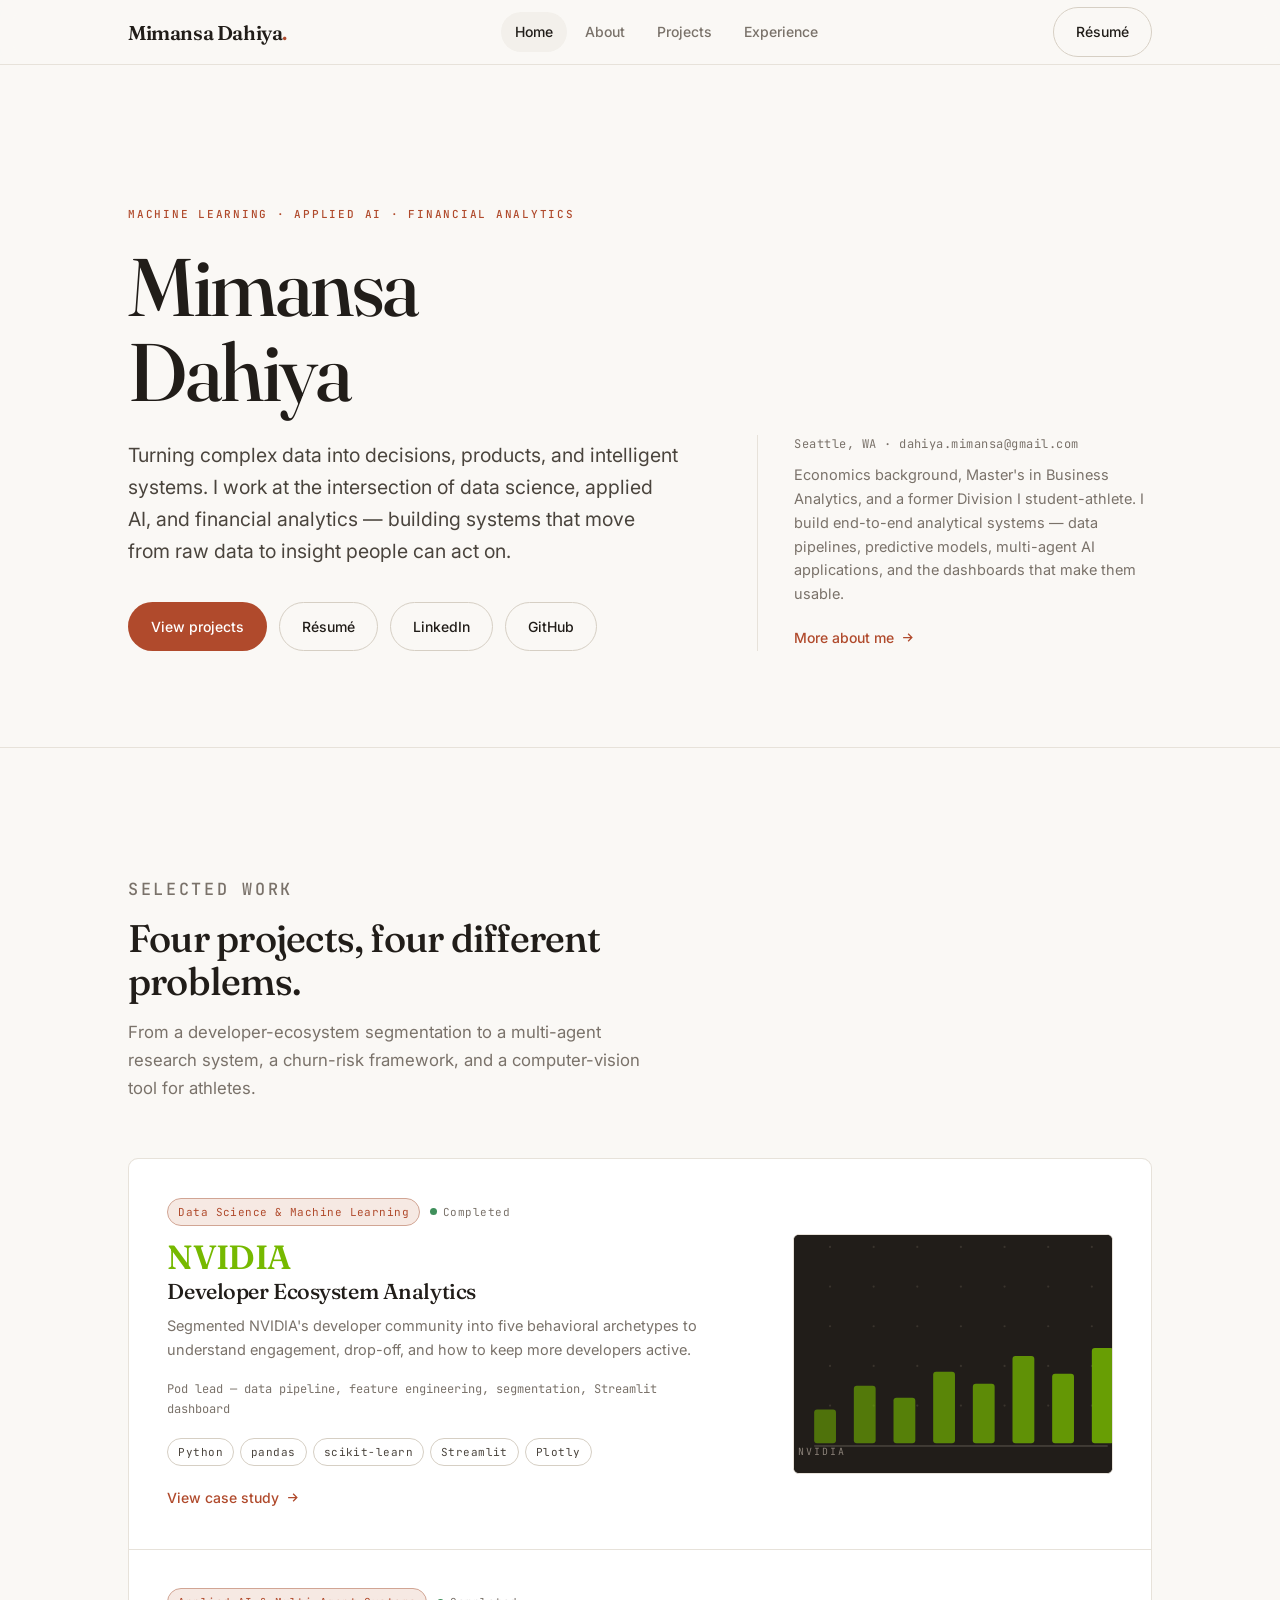
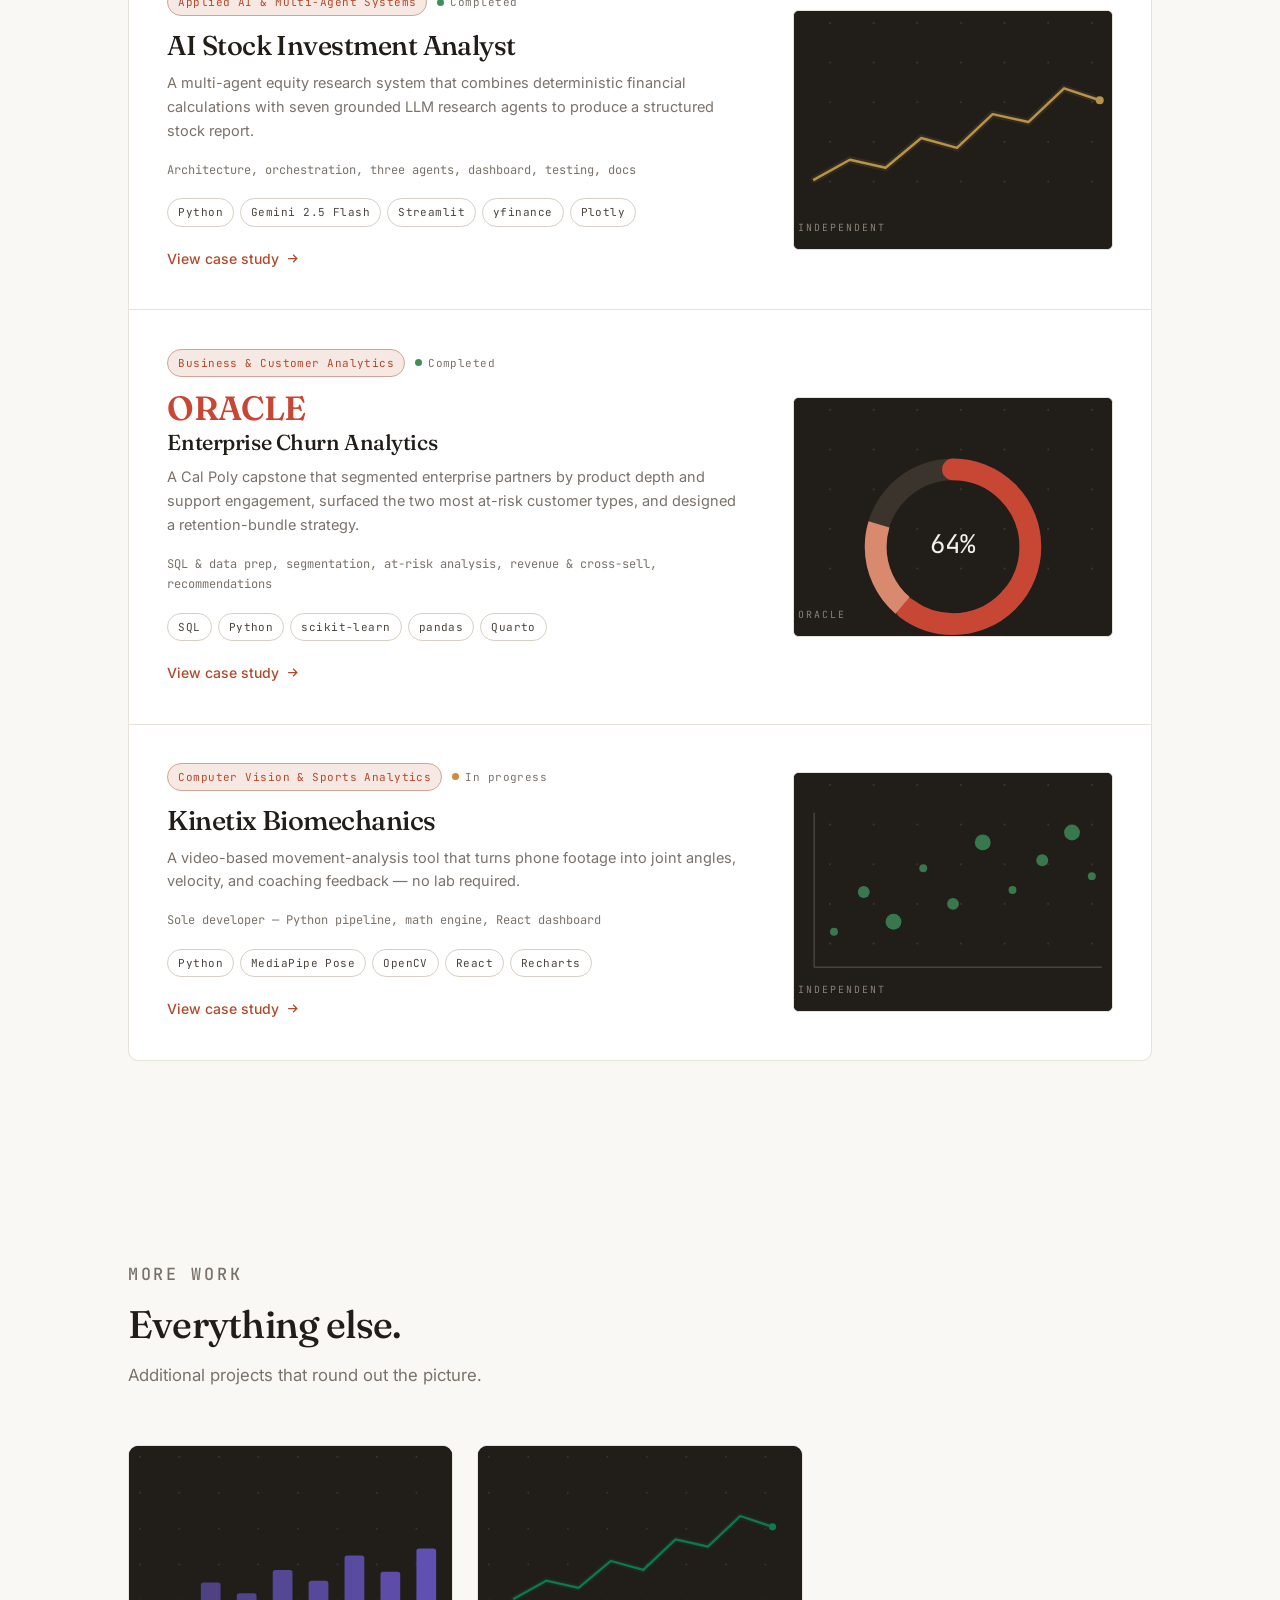
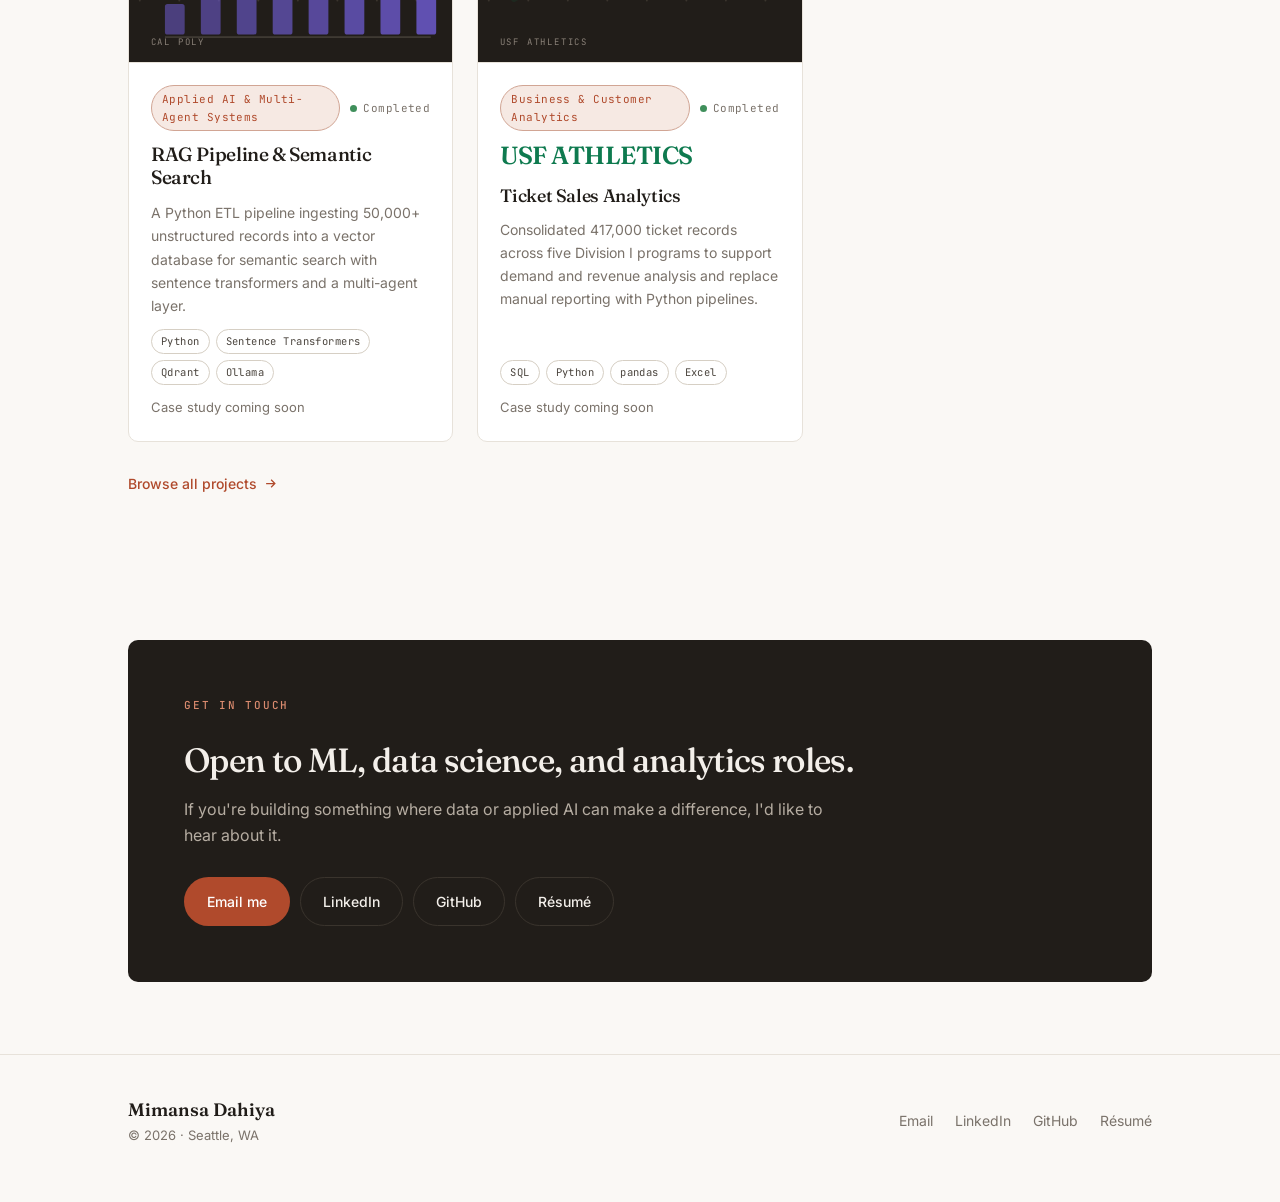
==== commit 8ff9d37f: "Correct NVIDIA/Oracle content from final presentations; prominent names + visual identities - NVIDIA" ====
--- a/index.html
+++ b/index.html
@@ -139,14 +139,22 @@
         var status = p.status === "in-progress"
           ? '<span class="status-dot status-dot--wip">In progress</span>'
           : '<span class="status-dot status-dot--active">Completed</span>';
+        var prominent = p.org && p.org !== "Independent" && p.org !== "Cal Poly";
+        var orgHtml = prominent
+          ? '<div class="project-org--card" style="color:' + p.accent + ';font-size:2.1rem">' + A.escapeHtml(p.org) + '</div>'
+          : '';
+        var titleHtml = prominent
+          ? '<h3 style="font-size:1.35rem;margin:6px 0 10px"><a href="' + href + '">' + A.escapeHtml(p.title) + '</a></h3>'
+          : '<h3><a href="' + href + '">' + A.escapeHtml(p.title) + '</a></h3>';
         return (
           '<article class="featured-item reveal">' +
             '<div>' +
               '<div class="featured-item__meta">' +
                 '<span class="tag tag--accent">' + A.escapeHtml(A.categoryLabel(p.category)) + '</span>' + status +
               '</div>' +
-              '<h3><a href="' + href + '">' + A.escapeHtml(p.title) + '</a></h3>' +
-              (p.org || p.client ? '<div class="eyebrow eyebrow--muted" style="margin-bottom:10px">' + A.escapeHtml(p.client || p.org) + '</div>' : '') +
+              orgHtml +
+              titleHtml +
+              (p.client && !prominent ? '<div class="eyebrow eyebrow--muted" style="margin-bottom:10px">' + A.escapeHtml(p.client) + '</div>' : '') +
               '<p>' + A.escapeHtml(p.summary) + '</p>' +
               (p.shortRole ? '<p class="mono" style="font-size:12px;color:var(--muted)">' + A.escapeHtml(p.shortRole) + '</p>' : '') +
               '<div style="display:flex;flex-wrap:wrap;gap:6px;margin:12px 0 18px">' + tags + '</div>' +
--- a/assets/css/style.css
+++ b/assets/css/style.css
@@ -261,6 +261,7 @@
   position: sticky;
   top: 0;
   z-index: 100;
+  background: rgba(250, 248, 245, 0.92);
   background: color-mix(in srgb, var(--paper) 86%, transparent);
   -webkit-backdrop-filter: saturate(1.4) blur(10px);
   backdrop-filter: saturate(1.4) blur(10px);
@@ -330,6 +331,47 @@
   color: var(--ink);
   margin-bottom: clamp(40px, 6vw, 64px);
   max-width: 30em;
+}
+
+/* Prominent project/company name */
+.project-org {
+  font-family: var(--font-display);
+  font-weight: 600;
+  letter-spacing: -0.04em;
+  line-height: 0.92;
+  font-size: clamp(3rem, 11vw, 7rem);
+  text-transform: uppercase;
+  margin: 10px 0 2px;
+}
+
+.project-org--card {
+  font-family: var(--font-display);
+  font-weight: 600;
+  letter-spacing: -0.02em;
+  font-size: 1.55rem;
+  line-height: 1.02;
+  text-transform: uppercase;
+}
+
+/* Subtle card motion */
+.project-card__visual {
+  transition: transform 0.5s var(--ease);
+}
+
+.project-card__visual svg {
+  transition: transform 0.6s var(--ease);
+}
+
+.project-card:hover .project-card__visual svg {
+  transform: scale(1.06) translateY(-5px);
+}
+
+.featured-item__visual svg {
+  transition: transform 0.7s var(--ease);
+}
+
+.featured-item:hover .featured-item__visual svg {
+  transform: scale(1.05) translateY(-4px);
 }
 
 .nav__toggle {
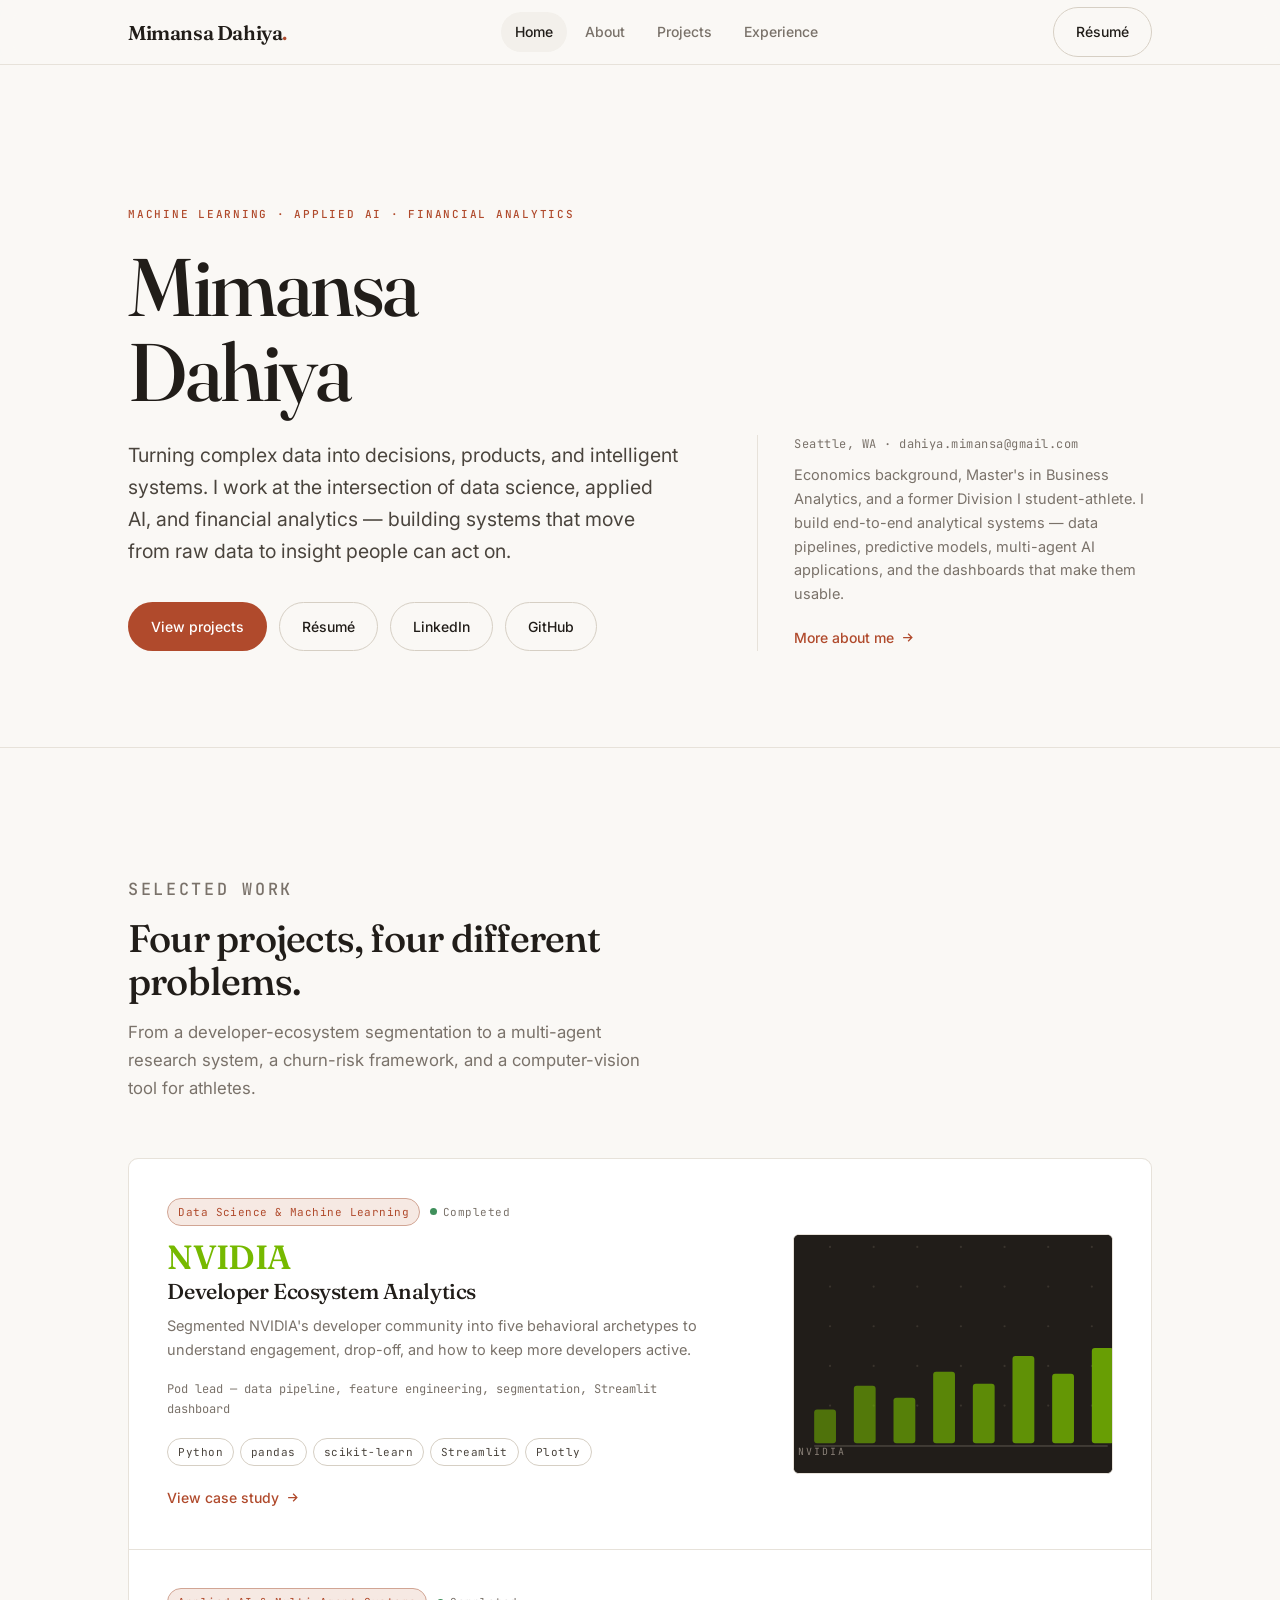
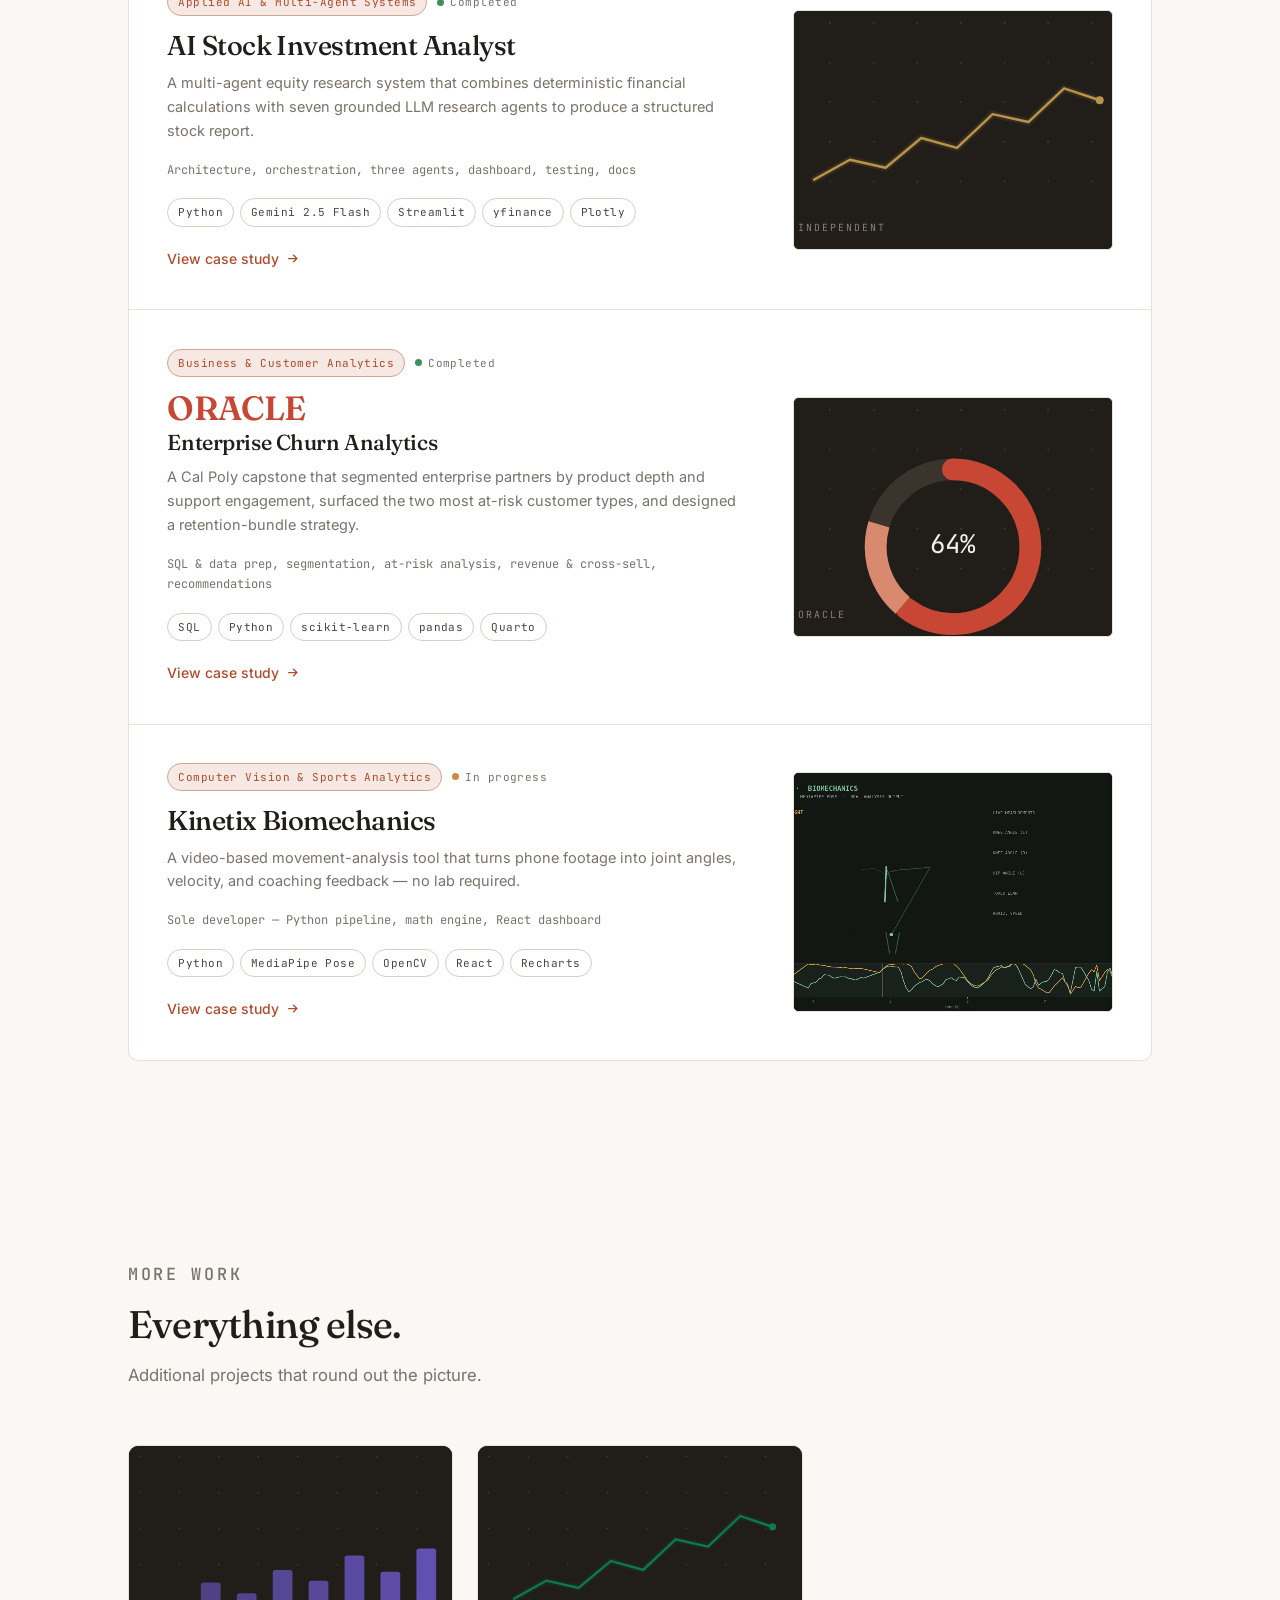
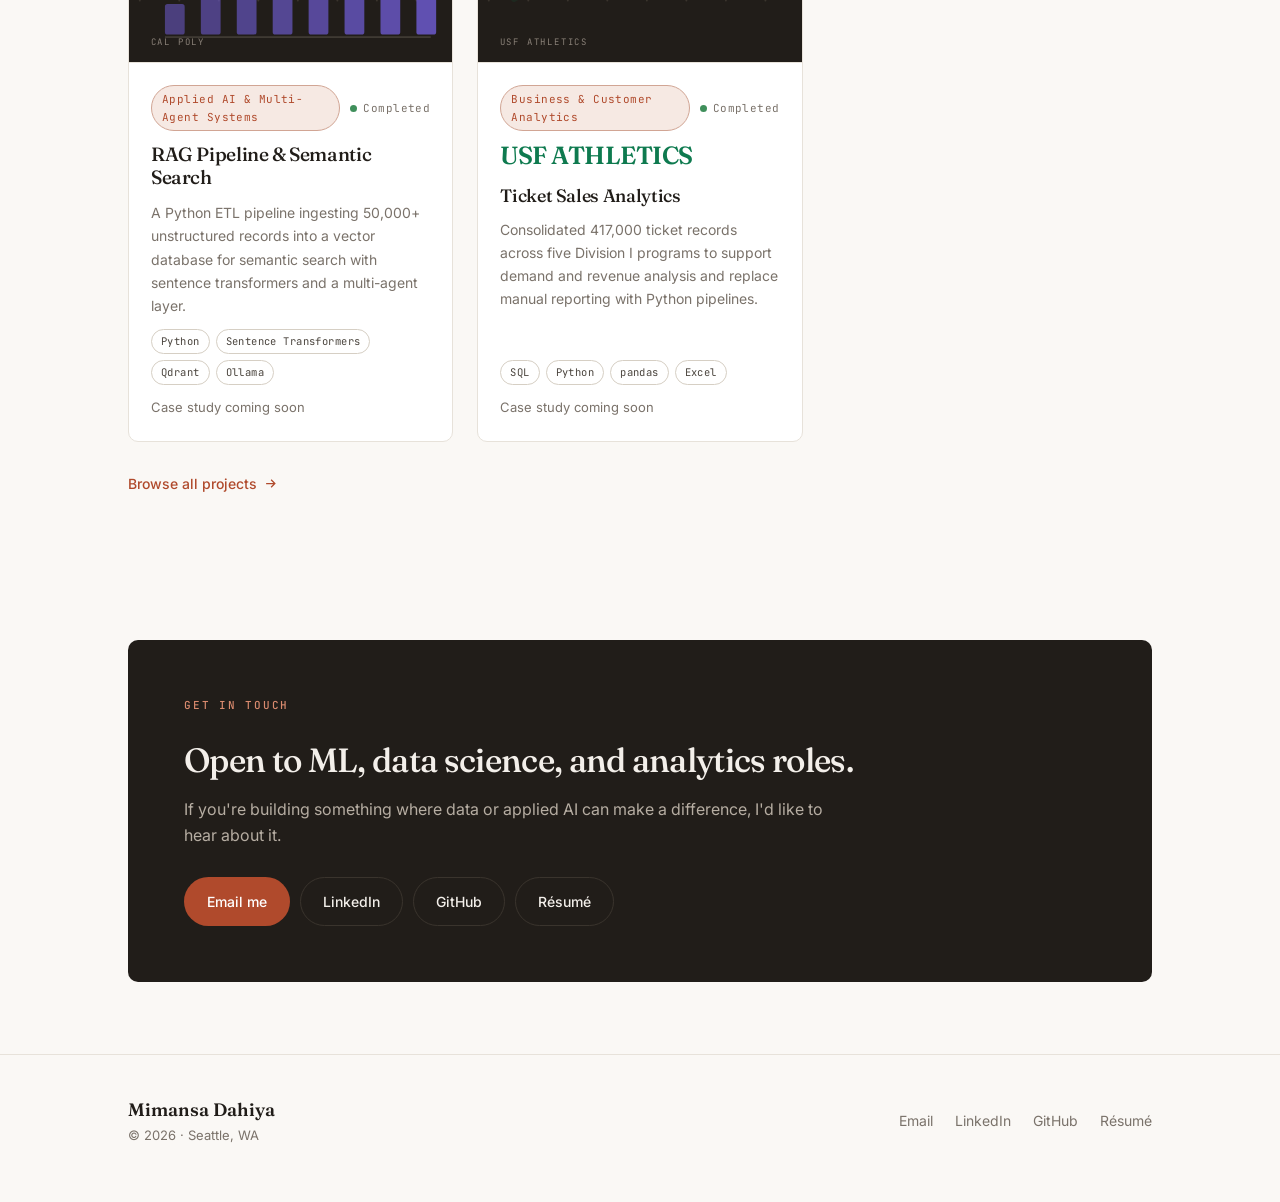
==== commit 4d56d3a4: "Add Kinetix biomechanics product preview (rendered from real pose data) - Generate looping MP4/WebM/" ====
--- a/index.html
+++ b/index.html
@@ -146,6 +146,9 @@
         var titleHtml = prominent
           ? '<h3 style="font-size:1.35rem;margin:6px 0 10px"><a href="' + href + '">' + A.escapeHtml(p.title) + '</a></h3>'
           : '<h3><a href="' + href + '">' + A.escapeHtml(p.title) + '</a></h3>';
+        var visual = p.preview
+          ? A.videoPreviewHTML(p.preview, { alt: p.title })
+          : A.coverSVG(p, idx);
         return (
           '<article class="featured-item reveal">' +
             '<div>' +
@@ -161,7 +164,7 @@
               '<a class="link-arrow" href="' + href + '">View case study' +
                 '<svg viewBox="0 0 24 24" fill="none" stroke="currentColor" stroke-width="2"><path d="M5 12h14M13 6l6 6-6 6"/></svg></a>' +
             '</div>' +
-            '<a class="featured-item__visual" href="' + href + '" aria-hidden="true" tabindex="-1">' + A.coverSVG(p, idx) + '</a>' +
+            '<a class="featured-item__visual' + (p.preview ? ' featured-item__visual--preview' : '') + '" href="' + href + '" aria-hidden="true" tabindex="-1">' + visual + '</a>' +
           '</article>'
         );
       }
@@ -174,6 +177,7 @@
 
       A.initNav();
       A.initReveal();
+      A.initPreviews();
     })();
   </script>
 </body>
--- a/assets/css/style.css
+++ b/assets/css/style.css
@@ -374,6 +374,57 @@
   transform: scale(1.05) translateY(-4px);
 }
 
+/* Video product preview */
+.preview {
+  position: relative;
+  width: 100%;
+  height: 100%;
+  overflow: hidden;
+  background: var(--ink-panel);
+}
+
+.preview__poster {
+  position: absolute;
+  inset: 0;
+  width: 100%;
+  height: 100%;
+  object-fit: cover;
+  display: block;
+}
+
+.preview__video {
+  position: relative;
+  z-index: 1;
+  width: 100%;
+  height: 100%;
+  object-fit: cover;
+  display: block;
+  transition: transform 0.7s var(--ease);
+}
+
+.preview__poster {
+  transition: transform 0.7s var(--ease);
+}
+
+.project-card:hover .project-card__visual--preview .preview__video,
+.project-card:hover .project-card__visual--preview .preview__poster,
+.featured-item:hover .featured-item__visual--preview .preview__video,
+.featured-item:hover .featured-item__visual--preview .preview__poster {
+  transform: scale(1.05);
+}
+
+.preview--large {
+  aspect-ratio: 16 / 9;
+  border-radius: var(--radius);
+  border: 1px solid var(--line-strong);
+}
+
+@media (prefers-reduced-motion: reduce) {
+  .preview__video {
+    display: none;
+  }
+}
+
 .nav__toggle {
   display: none;
   background: none;
